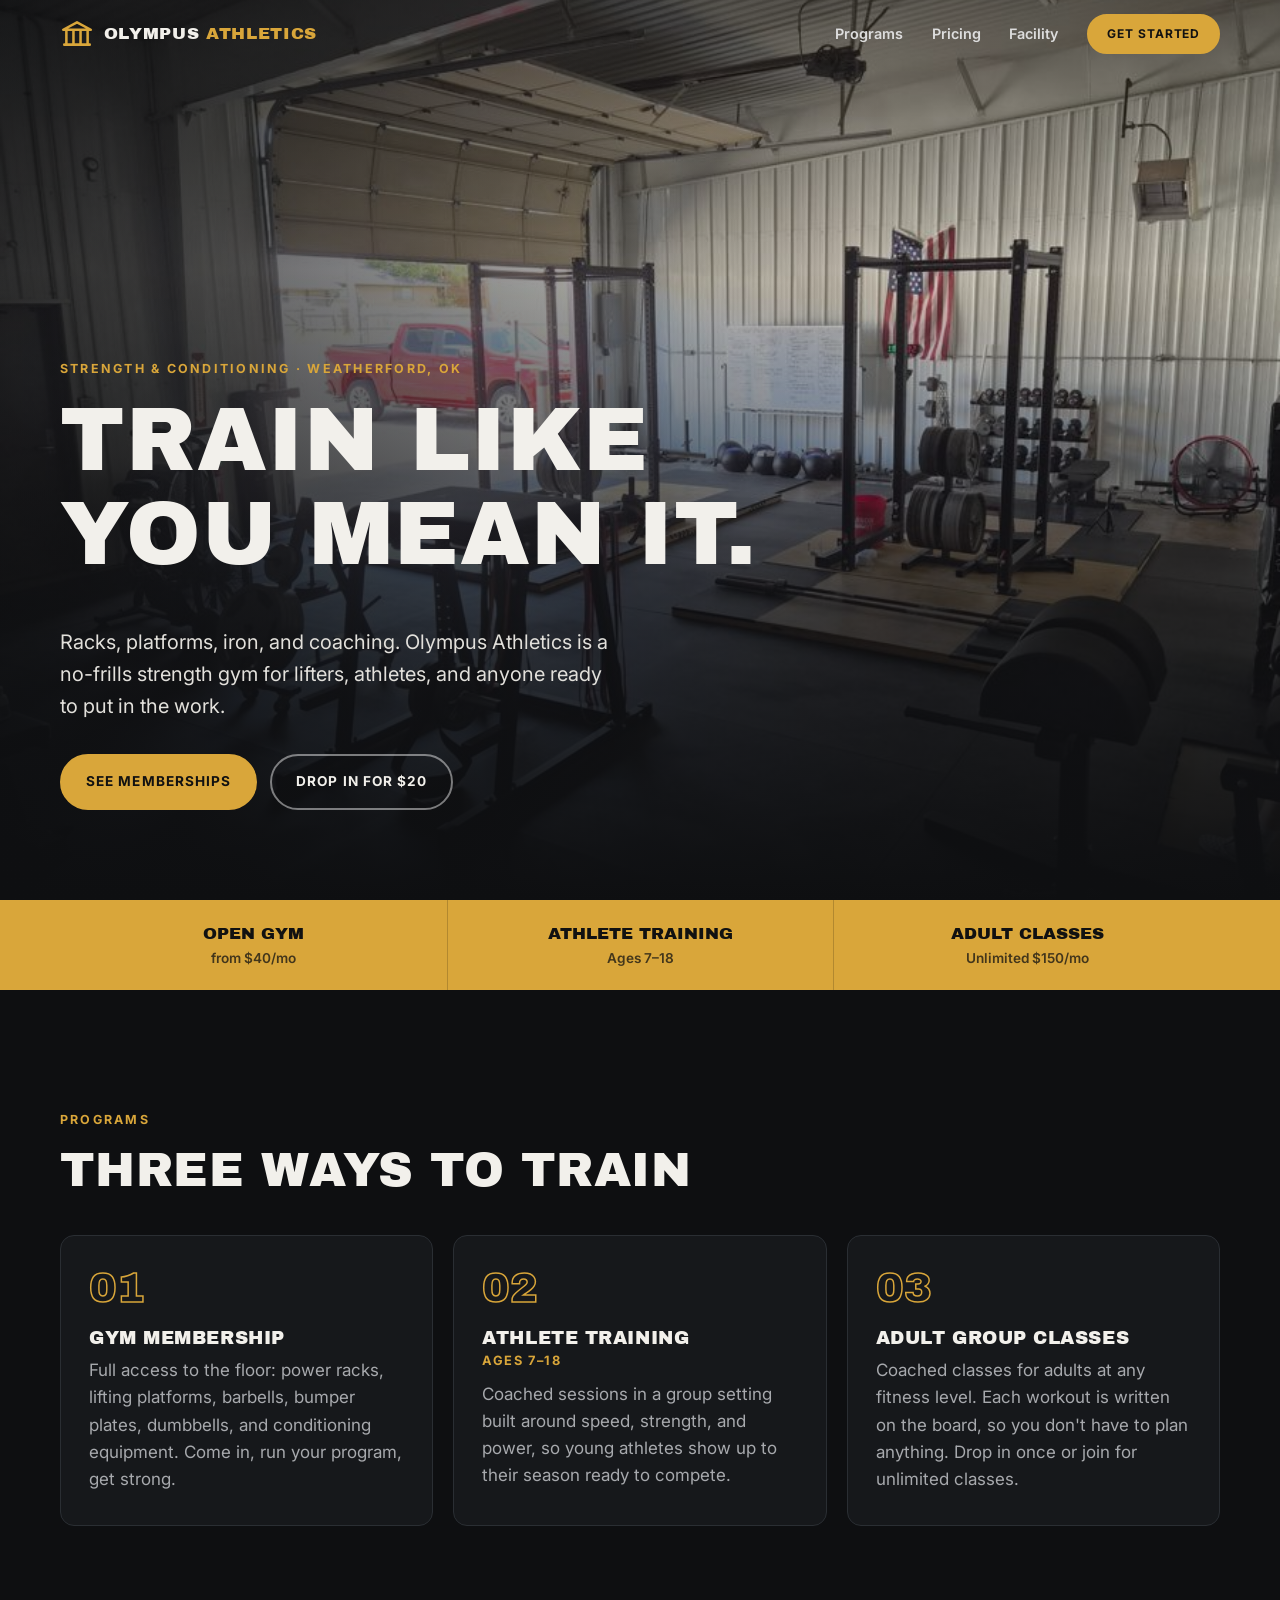
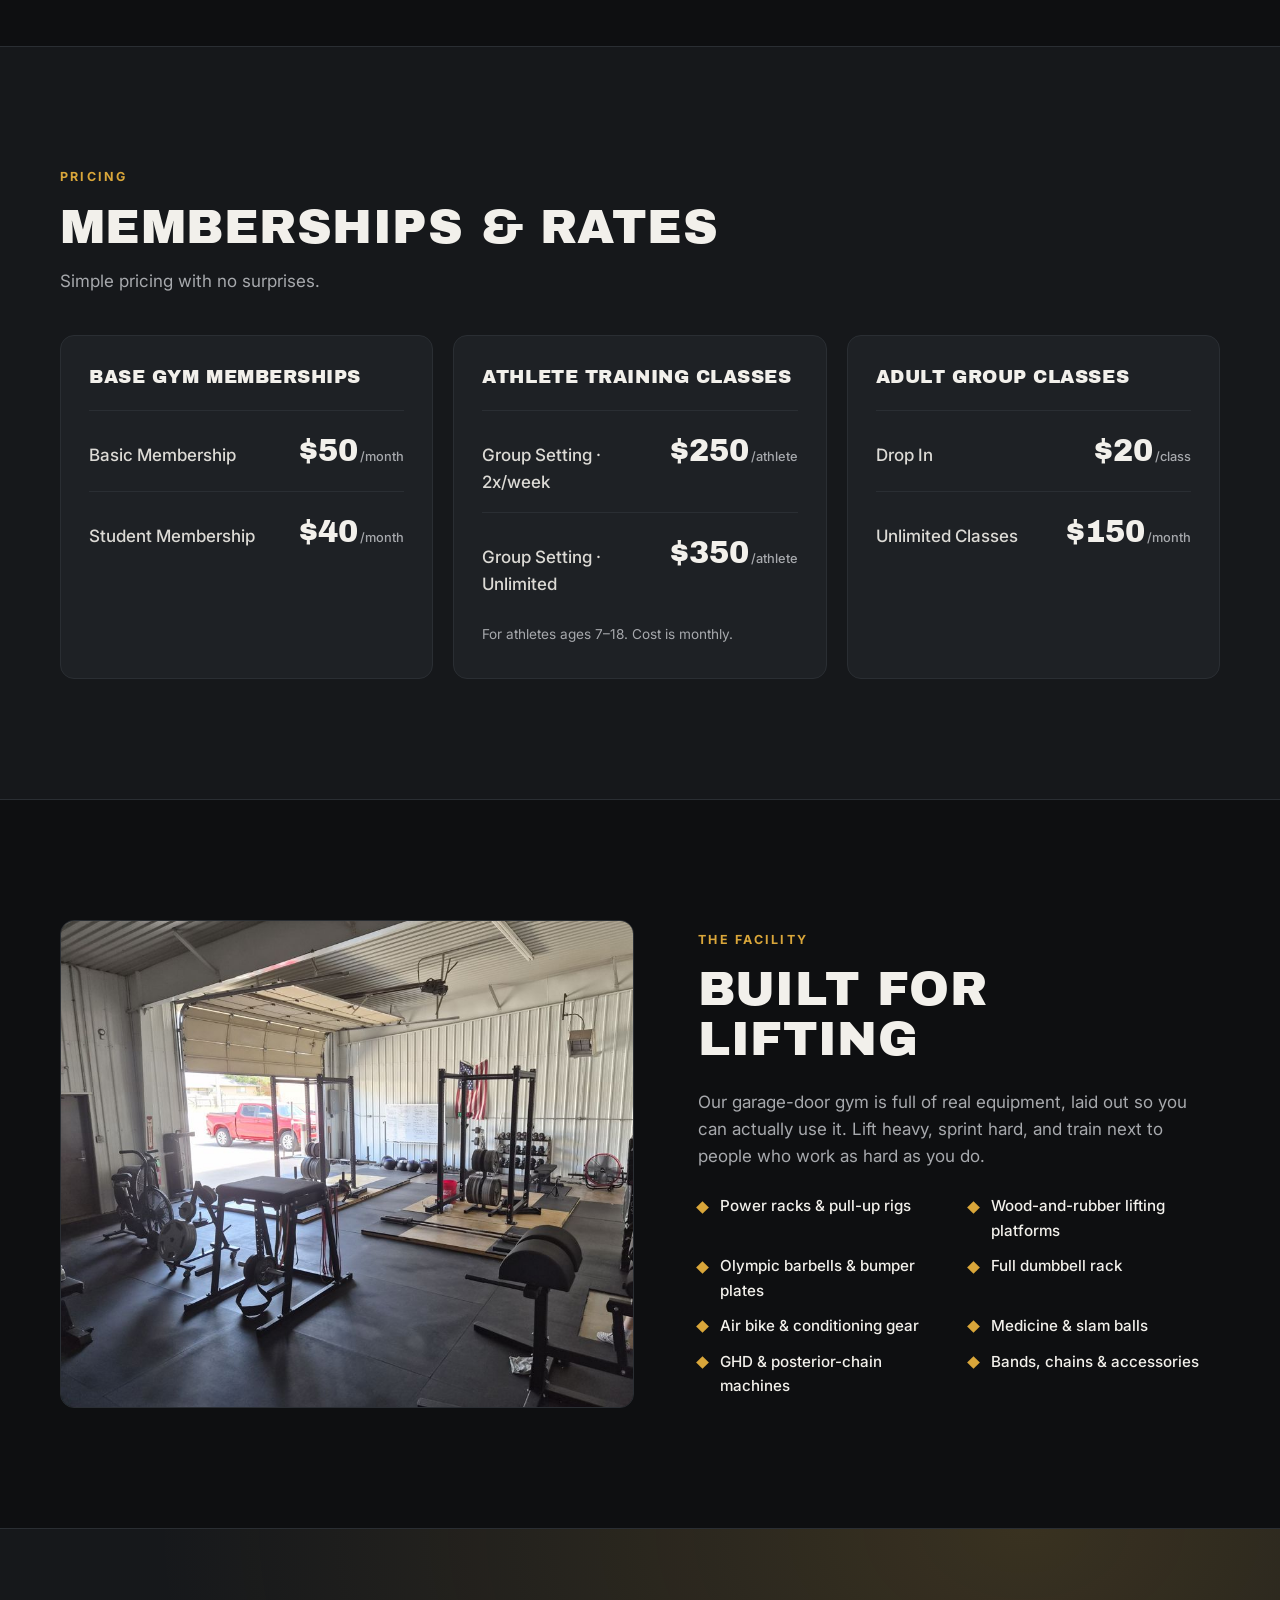
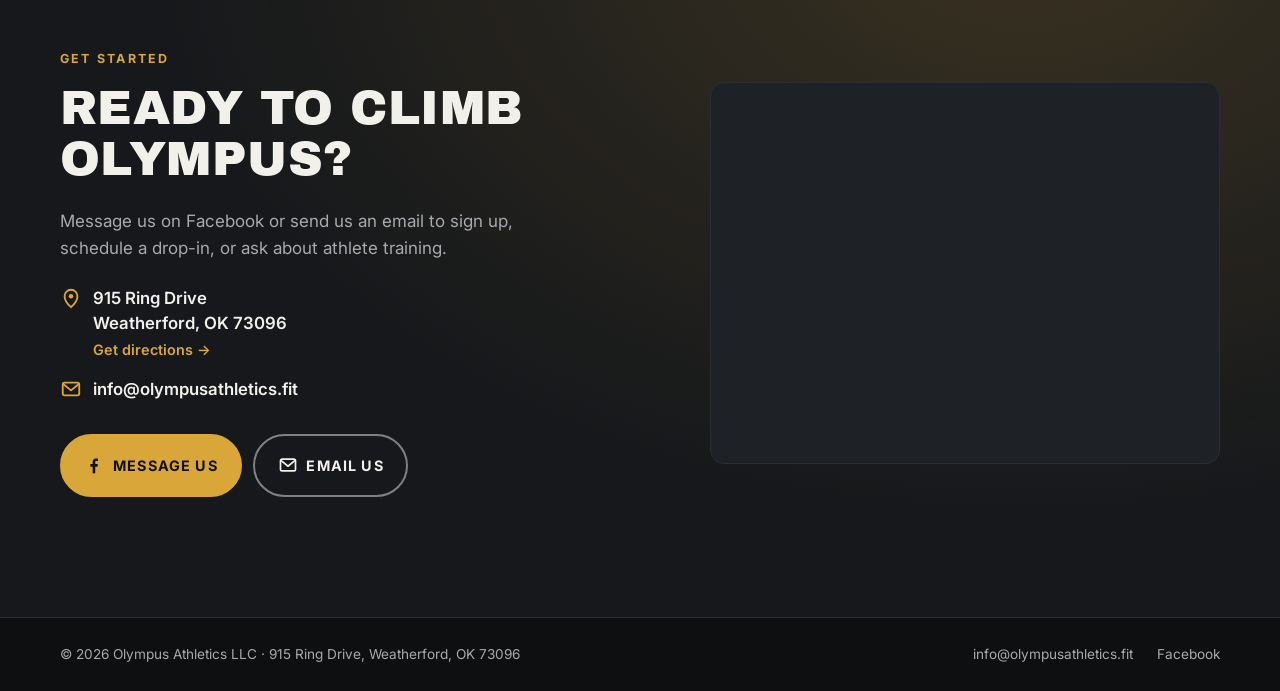
==== index.html @ e87d578c "Add Olympus Athletics website Single-page site with programs, pricing, facility photo, contact info " ====
<!doctype html>
<html lang="en">
<head>
  <meta charset="utf-8">
  <meta name="viewport" content="width=device-width, initial-scale=1">
  <title>Olympus Athletics | Weatherford, OK</title>
  <meta name="description" content="Olympus Athletics LLC — strength & conditioning gym in Weatherford, Oklahoma. Open gym memberships, athlete training, and adult group classes.">
  <link rel="preconnect" href="https://fonts.googleapis.com">
  <link rel="preconnect" href="https://fonts.gstatic.com" crossorigin>
  <link href="https://fonts.googleapis.com/css2?family=Archivo+Black&family=Inter:wght@400;500;600;700&display=swap" rel="stylesheet">
  <link rel="stylesheet" href="styles.css">
</head>
<body>

<header class="nav" id="top">
  <div class="wrap nav-inner">
    <a href="#top" class="brand" aria-label="Olympus Athletics home">
      <span class="brand-mark" aria-hidden="true">
        <svg viewBox="0 0 32 32"><path d="M4 26h24M6 26V12m6.67 14V12m6.66 14V12M26 26V12M3 12h26L16 5z" fill="none" stroke="currentColor" stroke-width="2.4" stroke-linejoin="round" stroke-linecap="round"/></svg>
      </span>
      <span class="brand-text">Olympus <b>Athletics</b></span>
    </a>
    <button class="nav-toggle" aria-label="Open menu" aria-expanded="false" aria-controls="nav-links">
      <span></span><span></span><span></span>
    </button>
    <nav id="nav-links" class="nav-links">
      <a href="#programs">Programs</a>
      <a href="#pricing">Pricing</a>
      <a href="#facility">Facility</a>
      <a href="#contact" class="btn btn-sm">Get Started</a>
    </nav>
  </div>
</header>

<main>
  <section class="hero">
    <picture>
      <source media="(max-width: 700px)" srcset="images/facility-sm.jpg">
      <img src="images/facility.jpg" alt="Inside Olympus Athletics: power racks, lifting platforms, bumper plates, dumbbells and an air bike under an open garage door" class="hero-img">
    </picture>
    <div class="hero-shade"></div>
    <div class="wrap hero-content">
      <p class="eyebrow">Strength &amp; Conditioning · Weatherford, OK</p>
      <h1>Train like<br>you mean it.</h1>
      <p class="lead">Racks, platforms, iron, and coaching. Olympus Athletics is a no-frills strength gym for lifters, athletes, and anyone ready to put in the work.</p>
      <div class="hero-cta">
        <a href="#pricing" class="btn">See Memberships</a>
        <a href="#contact" class="btn btn-ghost">Drop In for $20</a>
      </div>
    </div>
  </section>

  <section class="strip" aria-label="Highlights">
    <div class="wrap strip-inner">
      <div><strong>Open Gym</strong><span>from $40/mo</span></div>
      <div><strong>Athlete Training</strong><span>Ages 7–18</span></div>
      <div><strong>Adult Classes</strong><span>Unlimited $150/mo</span></div>
    </div>
  </section>

  <section id="programs" class="section">
    <div class="wrap">
      <p class="eyebrow">Programs</p>
      <h2>Three ways to train</h2>
      <div class="cards">
        <article class="card">
          <div class="card-num">01</div>
          <h3>Gym Membership</h3>
          <p>Full access to the floor: power racks, lifting platforms, barbells, bumper plates, dumbbells, and conditioning equipment. Come in, run your program, get strong.</p>
        </article>
        <article class="card">
          <div class="card-num">02</div>
          <h3>Athlete Training</h3>
          <p class="card-meta">Ages 7–18</p>
          <p>Coached sessions in a group setting built around speed, strength, and power, so young athletes show up to their season ready to compete.</p>
        </article>
        <article class="card">
          <div class="card-num">03</div>
          <h3>Adult Group Classes</h3>
          <p>Coached classes for adults at any fitness level. Each workout is written on the board, so you don't have to plan anything. Drop in once or join for unlimited classes.</p>
        </article>
      </div>
    </div>
  </section>

  <section id="pricing" class="section section-dark">
    <div class="wrap">
      <p class="eyebrow">Pricing</p>
      <h2>Memberships &amp; rates</h2>
      <p class="section-sub">Simple pricing with no surprises.</p>

      <div class="price-groups">
        <div class="price-group">
          <h3>Base Gym Memberships</h3>
          <ul class="price-list">
            <li><span>Basic Membership</span><b>$50<small>/month</small></b></li>
            <li><span>Student Membership</span><b>$40<small>/month</small></b></li>
          </ul>
        </div>

        <div class="price-group">
          <h3>Athlete Training Classes</h3>
          <ul class="price-list">
            <li><span>Group Setting · 2x/week</span><b>$250<small>/athlete</small></b></li>
            <li><span>Group Setting · Unlimited</span><b>$350<small>/athlete</small></b></li>
          </ul>
          <p class="fine">For athletes ages 7–18. Cost is monthly.</p>
        </div>

        <div class="price-group">
          <h3>Adult Group Classes</h3>
          <ul class="price-list">
            <li><span>Drop In</span><b>$20<small>/class</small></b></li>
            <li><span>Unlimited Classes</span><b>$150<small>/month</small></b></li>
          </ul>
        </div>
      </div>
    </div>
  </section>

  <section id="facility" class="section">
    <div class="wrap facility">
      <div class="facility-photo">
        <img src="images/facility-sm.jpg" alt="Olympus Athletics training floor" loading="lazy">
      </div>
      <div>
        <p class="eyebrow">The Facility</p>
        <h2>Built for lifting</h2>
        <p>Our garage-door gym is full of real equipment, laid out so you can actually use it. Lift heavy, sprint hard, and train next to people who work as hard as you do.</p>
        <ul class="equip">
          <li>Power racks &amp; pull-up rigs</li>
          <li>Wood-and-rubber lifting platforms</li>
          <li>Olympic barbells &amp; bumper plates</li>
          <li>Full dumbbell rack</li>
          <li>Air bike &amp; conditioning gear</li>
          <li>Medicine &amp; slam balls</li>
          <li>GHD &amp; posterior-chain machines</li>
          <li>Bands, chains &amp; accessories</li>
        </ul>
      </div>
    </div>
  </section>

  <section id="contact" class="section cta">
    <div class="wrap cta-inner">
      <div>
        <p class="eyebrow">Get Started</p>
        <h2>Ready to climb Olympus?</h2>
        <p>Message us on Facebook or send us an email to sign up, schedule a drop-in, or ask about athlete training.</p>
        <ul class="contact-list">
          <li>
            <svg viewBox="0 0 24 24" aria-hidden="true"><path d="M12 22s7-6.2 7-12a7 7 0 1 0-14 0c0 5.8 7 12 7 12z" fill="none" stroke="currentColor" stroke-width="2"/><circle cx="12" cy="10" r="2.5" fill="currentColor"/></svg>
            <div>
              <address>915 Ring Drive<br>Weatherford, OK 73096</address>
              <a class="directions" href="https://www.google.com/maps/dir/?api=1&amp;destination=915+Ring+Drive%2C+Weatherford%2C+OK+73096" target="_blank" rel="noopener">Get directions &rarr;</a>
            </div>
          </li>
          <li>
            <svg viewBox="0 0 24 24" aria-hidden="true"><rect x="3" y="5" width="18" height="14" rx="2" fill="none" stroke="currentColor" stroke-width="2"/><path d="m3.5 6.5 8.5 7 8.5-7" fill="none" stroke="currentColor" stroke-width="2" stroke-linejoin="round"/></svg>
            <a href="mailto:info@olympusathletics.fit">info@olympusathletics.fit</a>
          </li>
        </ul>
        <div class="cta-actions">
          <a class="btn btn-lg" href="https://www.facebook.com/profile.php?id=61593057523497" target="_blank" rel="noopener">
            <svg viewBox="0 0 24 24" aria-hidden="true"><path fill="currentColor" d="M13.5 22v-8h2.7l.4-3.2h-3.1V8.8c0-.9.3-1.5 1.6-1.5h1.7V4.4c-.3 0-1.3-.1-2.4-.1-2.4 0-4 1.5-4 4.1v2.4H7.7V14h2.7v8z"/></svg>
            Message Us
          </a>
          <a class="btn btn-lg btn-ghost" href="mailto:info@olympusathletics.fit">
            <svg viewBox="0 0 24 24" aria-hidden="true"><rect x="3" y="5" width="18" height="14" rx="2" fill="none" stroke="currentColor" stroke-width="2"/><path d="m3.5 6.5 8.5 7 8.5-7" fill="none" stroke="currentColor" stroke-width="2" stroke-linejoin="round"/></svg>
            Email Us
          </a>
        </div>
      </div>
      <div class="map">
        <iframe title="Map to Olympus Athletics, 915 Ring Drive, Weatherford, OK" src="https://maps.google.com/maps?q=915+Ring+Drive,+Weatherford,+OK+73096&amp;z=15&amp;output=embed" loading="lazy" referrerpolicy="no-referrer-when-downgrade"></iframe>
      </div>
    </div>
  </section>
</main>

<footer class="footer">
  <div class="wrap footer-inner">
    <span>© <span id="year">2026</span> Olympus Athletics LLC · 915 Ring Drive, Weatherford, OK 73096</span>
    <span class="footer-links"><a href="mailto:info@olympusathletics.fit">info@olympusathletics.fit</a><a href="https://www.facebook.com/profile.php?id=61593057523497" target="_blank" rel="noopener">Facebook</a></span>
  </div>
</footer>

<script>
  document.getElementById('year').textContent = new Date().getFullYear();
  const toggle = document.querySelector('.nav-toggle');
  const links = document.getElementById('nav-links');
  toggle.addEventListener('click', () => {
    const open = links.classList.toggle('open');
    toggle.setAttribute('aria-expanded', open);
  });
  links.addEventListener('click', e => {
    if (e.target.tagName === 'A') { links.classList.remove('open'); toggle.setAttribute('aria-expanded', false); }
  });
  const nav = document.querySelector('.nav');
  const onScroll = () => nav.classList.toggle('scrolled', window.scrollY > 40);
  window.addEventListener('scroll', onScroll, { passive: true }); onScroll();
</script>
</body>
</html>
---- styles.css ----
:root {
  --bg: #0e0f11;
  --bg-2: #16181b;
  --bg-3: #1e2125;
  --line: #2a2e33;
  --text: #f2f0eb;
  --muted: #a7a9ad;
  --gold: #d9a63a;
  --gold-2: #f0c25e;
  --radius: 14px;
  --display: "Archivo Black", Impact, system-ui, sans-serif;
  --body: "Inter", system-ui, -apple-system, Segoe UI, Roboto, sans-serif;
}

*, *::before, *::after { box-sizing: border-box; }
html { scroll-behavior: smooth; scroll-padding-top: 72px; }
body {
  margin: 0;
  background: var(--bg);
  color: var(--text);
  font-family: var(--body);
  font-size: 17px;
  line-height: 1.6;
  -webkit-font-smoothing: antialiased;
}
img { max-width: 100%; display: block; }
a { color: inherit; }

.wrap { width: min(1160px, 100% - 32px); margin-inline: auto; }

h1, h2, h3 { font-family: var(--display); font-weight: 400; line-height: 1.05; margin: 0 0 .5em; letter-spacing: .01em; text-transform: uppercase; }
h1 { font-size: clamp(2.6rem, 8vw, 5.6rem); }
h2 { font-size: clamp(1.9rem, 4.5vw, 3rem); }
h3 { font-size: 1.15rem; letter-spacing: .03em; }

.eyebrow {
  color: var(--gold);
  font-weight: 700;
  font-size: .78rem;
  letter-spacing: .18em;
  text-transform: uppercase;
  margin: 0 0 .9rem;
}

/* Buttons */
.btn {
  display: inline-flex; align-items: center; gap: .55rem;
  background: var(--gold); color: #111;
  font-weight: 700; text-decoration: none; text-transform: uppercase;
  font-size: .85rem; letter-spacing: .08em;
  padding: .95rem 1.5rem; border-radius: 999px;
  border: 2px solid var(--gold);
  transition: background .2s, transform .2s, color .2s;
}
.btn:hover { background: var(--gold-2); border-color: var(--gold-2); transform: translateY(-1px); }
.btn-ghost { background: transparent; color: var(--text); border-color: rgba(255,255,255,.45); }
.btn-ghost:hover { background: rgba(255,255,255,.1); border-color: #fff; color: #fff; }
.btn-sm { padding: .55rem 1.1rem; font-size: .75rem; }
.btn-lg { padding: 1.15rem 1.9rem; font-size: .9rem; }
.btn svg { width: 20px; height: 20px; }

/* Nav */
.nav {
  position: fixed; inset: 0 0 auto; z-index: 50;
  transition: background .25s, border-color .25s;
  border-bottom: 1px solid transparent;
}
.nav.scrolled { background: rgba(14,15,17,.92); backdrop-filter: blur(10px); border-color: var(--line); }
.nav-inner { display: flex; align-items: center; justify-content: space-between; height: 68px; }
.brand { display: flex; align-items: center; gap: .6rem; text-decoration: none; }
.brand-mark { width: 34px; height: 34px; color: var(--gold); }
.brand-mark svg { width: 100%; height: 100%; }
.brand-text { font-family: var(--display); text-transform: uppercase; font-size: 1.05rem; letter-spacing: .04em; }
.brand-text b { font-weight: 400; color: var(--gold); }
.nav-links { display: flex; align-items: center; gap: 1.8rem; }
.nav-links a:not(.btn) { text-decoration: none; font-weight: 600; font-size: .9rem; color: #ddd; }
.nav-links a:not(.btn):hover { color: var(--gold); }
.nav-toggle { display: none; background: none; border: 0; padding: 8px; cursor: pointer; }
.nav-toggle span { display: block; width: 24px; height: 2px; background: var(--text); margin: 5px 0; border-radius: 2px; }

/* Hero */
.hero { position: relative; min-height: min(100svh, 920px); display: flex; align-items: flex-end; overflow: hidden; }
.hero picture, .hero-img { position: absolute; inset: 0; width: 100%; height: 100%; }
.hero-img { object-fit: cover; object-position: 50% 45%; }
.hero-shade {
  position: absolute; inset: 0;
  background:
    linear-gradient(180deg, rgba(14,15,17,.55) 0%, rgba(14,15,17,.15) 30%, rgba(14,15,17,.75) 70%, var(--bg) 100%),
    linear-gradient(90deg, rgba(14,15,17,.75) 0%, rgba(14,15,17,0) 70%);
}
.hero-content { position: relative; padding: 140px 0 90px; max-width: 760px; margin-left: max(16px, calc((100% - 1160px) / 2)); }
.lead { font-size: clamp(1.05rem, 2vw, 1.25rem); color: #e2e0db; max-width: 560px; margin: 0 0 2rem; }
.hero-cta { display: flex; flex-wrap: wrap; gap: .8rem; }

/* Strip */
.strip { background: var(--gold); color: #111; }
.strip-inner { display: grid; grid-template-columns: repeat(3, 1fr); }
.strip-inner div { padding: 1.3rem 1rem; display: flex; flex-direction: column; align-items: center; text-align: center; }
.strip-inner div + div { border-left: 1px solid rgba(0,0,0,.18); }
.strip strong { font-family: var(--display); font-weight: 400; text-transform: uppercase; font-size: 1.05rem; }
.strip span { font-size: .85rem; font-weight: 600; opacity: .75; }

/* Sections */
.section { padding: clamp(70px, 10vw, 120px) 0; }
.section-dark { background: var(--bg-2); border-block: 1px solid var(--line); }
.section-sub { color: var(--muted); margin: -.5rem 0 2.5rem; }

/* Program cards */
.cards { display: grid; grid-template-columns: repeat(3, 1fr); gap: 1.25rem; margin-top: 2.5rem; }
.card {
  background: var(--bg-2); border: 1px solid var(--line); border-radius: var(--radius);
  padding: 2rem 1.75rem; position: relative; overflow: hidden;
  transition: border-color .2s, transform .2s;
}
.card:hover { border-color: var(--gold); transform: translateY(-3px); }
.card-num { font-family: var(--display); font-size: 2.6rem; color: transparent; -webkit-text-stroke: 1.5px var(--gold); line-height: 1; margin-bottom: 1.2rem; }
.card p { color: var(--muted); margin: 0; }
.card .card-meta { color: var(--gold); font-weight: 700; font-size: .8rem; letter-spacing: .12em; text-transform: uppercase; margin: -.4rem 0 .6rem; }

/* Pricing */
.price-groups { display: grid; grid-template-columns: repeat(3, 1fr); gap: 1.25rem; align-items: stretch; }
.price-group {
  background: var(--bg-3); border: 1px solid var(--line); border-radius: var(--radius);
  padding: 2rem 1.75rem; position: relative;
}
.price-group h3 { margin-bottom: 1.4rem; }
.price-list { list-style: none; margin: 0; padding: 0; }
.price-list li {
  display: flex; justify-content: space-between; align-items: baseline; gap: 1rem;
  padding: 1rem 0; border-top: 1px solid var(--line);
}
.price-list li span { font-weight: 500; color: #dcdad5; }
.price-list b { font-family: var(--display); font-weight: 400; font-size: 1.9rem; white-space: nowrap; color: var(--text); }
.price-list small { font-family: var(--body); font-size: .8rem; color: var(--muted); font-weight: 500; margin-left: 2px; }
.fine { color: var(--muted); font-size: .85rem; margin: .6rem 0 0; }

/* Facility */
.facility { display: grid; grid-template-columns: 1.1fr 1fr; gap: clamp(2rem, 5vw, 4.5rem); align-items: center; }
.facility-photo { border-radius: var(--radius); overflow: hidden; border: 1px solid var(--line); aspect-ratio: 4 / 3.4; }
.facility-photo img { width: 100%; height: 100%; object-fit: cover; }
.facility p:not(.eyebrow) { color: var(--muted); }
.equip { list-style: none; padding: 0; margin: 1.5rem 0 0; display: grid; grid-template-columns: 1fr 1fr; gap: .7rem 1.25rem; }
.equip li { position: relative; padding-left: 1.4rem; font-weight: 500; font-size: .95rem; }
.equip li::before { content: ""; position: absolute; left: 0; top: .55em; width: 9px; height: 9px; background: var(--gold); transform: rotate(45deg); }

/* CTA */
.cta { background: radial-gradient(ellipse at 80% 0%, rgba(217,166,58,.18), transparent 60%), var(--bg-2); border-top: 1px solid var(--line); }
.cta-inner { display: grid; grid-template-columns: 1.15fr 1fr; align-items: center; gap: clamp(2rem, 5vw, 4.5rem); }
.cta p:not(.eyebrow) { color: var(--muted); max-width: 520px; }
.contact-list { list-style: none; padding: 0; margin: 1.5rem 0 2rem; display: grid; gap: 1rem; }
.contact-list li { display: flex; align-items: flex-start; gap: .7rem; font-weight: 600; font-size: 1.05rem; line-height: 1.45; }
.contact-list svg { width: 22px; height: 22px; flex: none; margin-top: 1px; color: var(--gold); }
.contact-list address { font-style: normal; }
.contact-list a { text-decoration: none; }
.contact-list a:hover { color: var(--gold); }
.directions { display: inline-block; margin-top: .3rem; color: var(--gold); font-size: .9rem; }
.directions:hover { text-decoration: underline; }
.cta-actions { display: flex; flex-wrap: wrap; gap: .7rem; }
.cta-actions .btn-lg { padding-inline: 1.4rem; }
.map { position: relative; border-radius: var(--radius); overflow: hidden; border: 1px solid var(--line); aspect-ratio: 4 / 3; background: var(--bg-3); }
.map iframe { position: absolute; inset: 0; width: 100%; height: 100%; border: 0; display: block; filter: grayscale(.35) contrast(1.05); }

/* Footer */
.footer { border-top: 1px solid var(--line); padding: 1.6rem 0; font-size: .85rem; color: var(--muted); }
.footer-inner { display: flex; justify-content: space-between; gap: 1rem; flex-wrap: wrap; }
.footer-links { display: flex; gap: 1.5rem; flex-wrap: wrap; }
.footer a { color: var(--muted); text-decoration: none; }
.footer a:hover { color: var(--gold); }

/* Responsive */
@media (max-width: 900px) {
  .cards, .price-groups { grid-template-columns: 1fr; }
  .price-groups { gap: 1.75rem; }
  .facility, .cta-inner { grid-template-columns: 1fr; }
}
@media (max-width: 700px) {
  .nav-toggle { display: block; }
  .nav-links {
    position: absolute; top: 68px; left: 0; right: 0;
    flex-direction: column; align-items: stretch; gap: 0;
    background: rgba(14,15,17,.98); border-bottom: 1px solid var(--line);
    padding: .5rem 16px 1.25rem; display: none;
  }
  .nav-links.open { display: flex; }
  .nav-links a:not(.btn) { padding: .9rem 0; border-bottom: 1px solid var(--line); }
  .nav-links .btn { margin-top: 1rem; justify-content: center; }
  .strip-inner { grid-template-columns: 1fr; }
  .strip-inner div + div { border-left: 0; border-top: 1px solid rgba(0,0,0,.18); }
  .strip-inner div { padding: .9rem; }
  .equip { grid-template-columns: 1fr; }
  .hero-content { padding-bottom: 60px; }
}
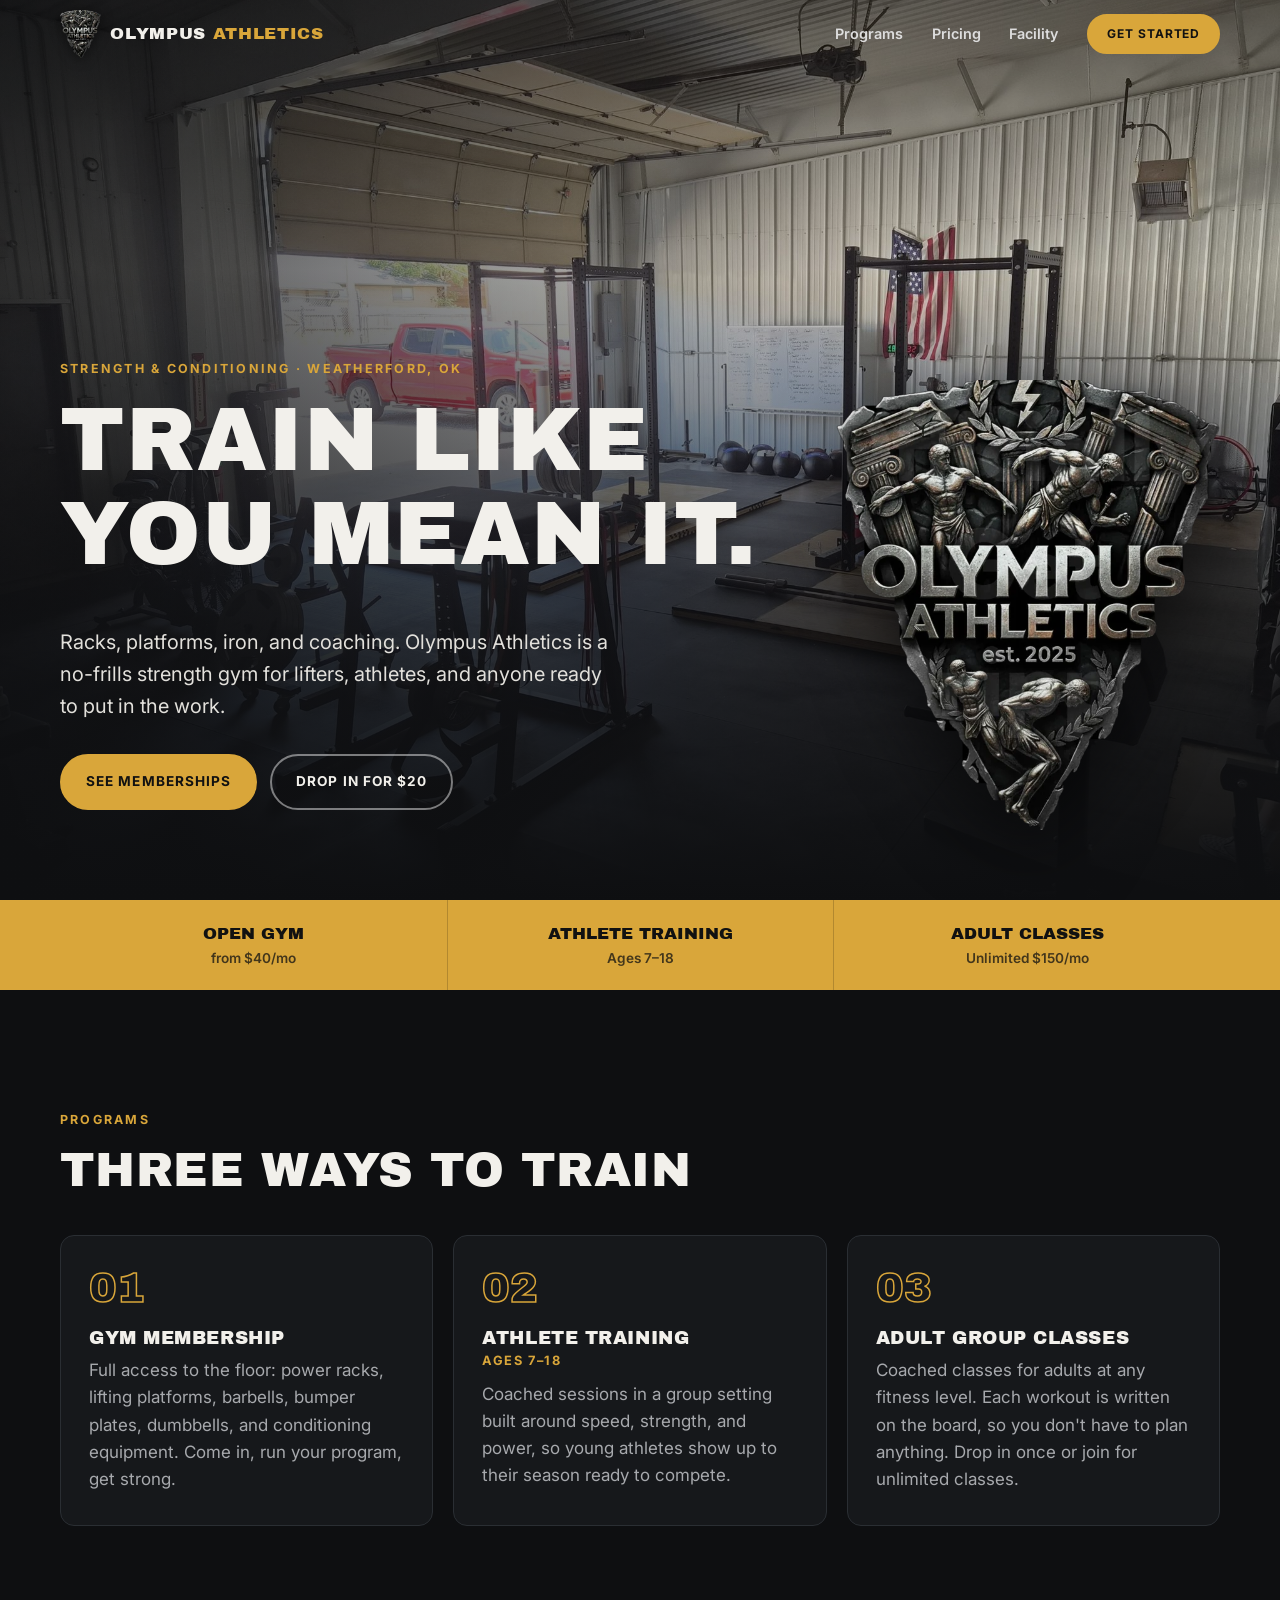
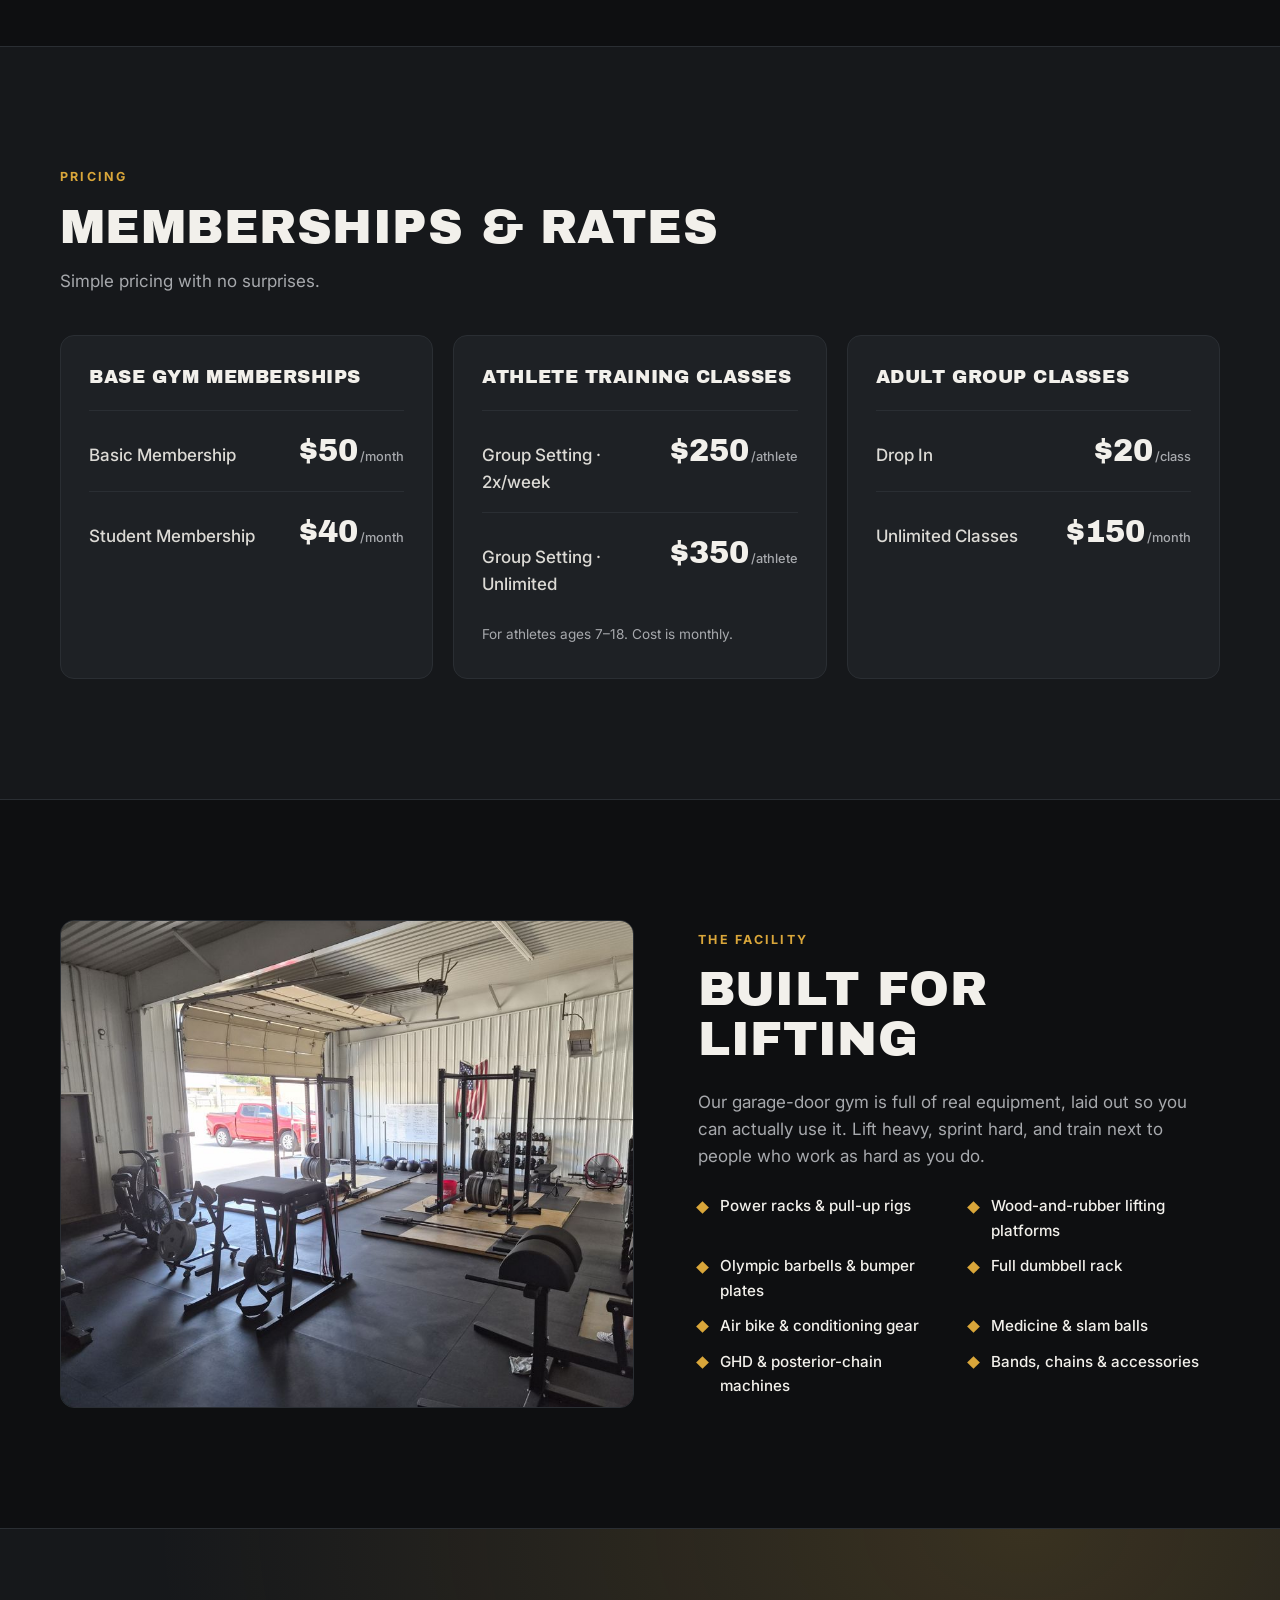
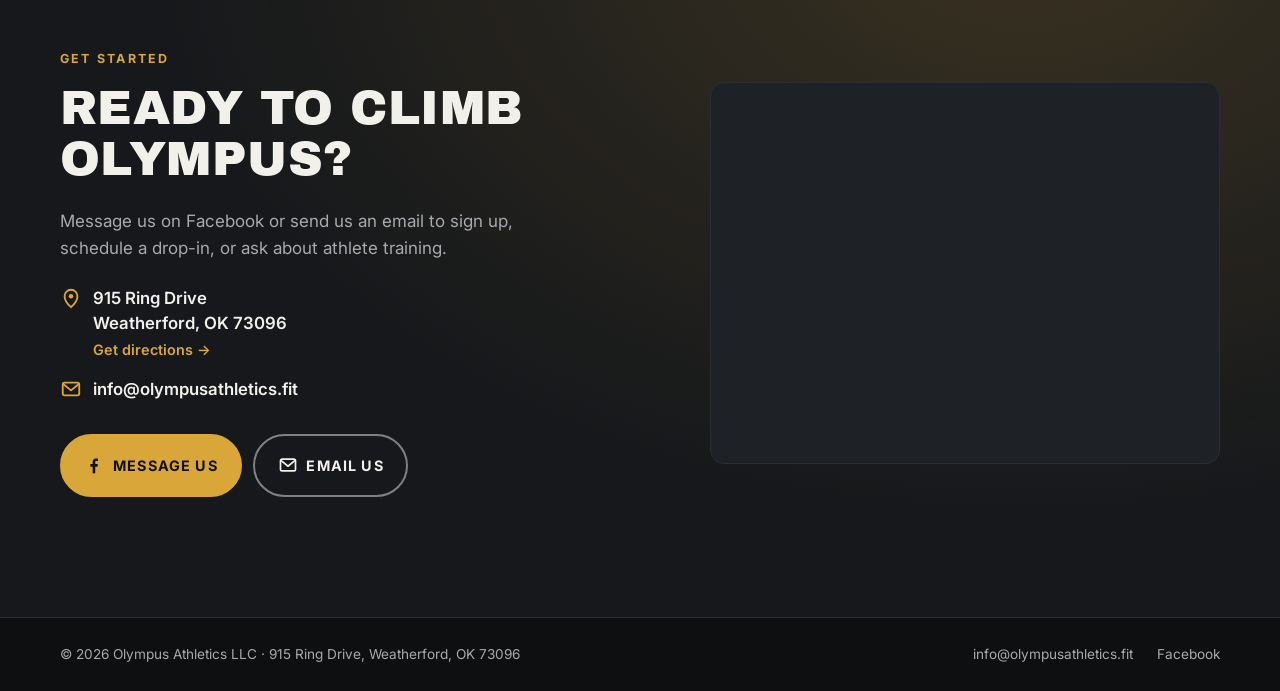
==== commit 67e7ee35: "Add Olympus Athletics crest logo Crest in the nav and hero, plus favicon, apple-touch icon and og:im" ====
--- a/index.html
+++ b/index.html
@@ -8,16 +8,19 @@
   <link rel="preconnect" href="https://fonts.googleapis.com">
   <link rel="preconnect" href="https://fonts.gstatic.com" crossorigin>
   <link href="https://fonts.googleapis.com/css2?family=Archivo+Black&family=Inter:wght@400;500;600;700&display=swap" rel="stylesheet">
+  <link rel="icon" type="image/png" href="favicon-48.png">
+  <link rel="apple-touch-icon" href="apple-touch-icon.png">
+  <meta property="og:title" content="Olympus Athletics | Weatherford, OK">
+  <meta property="og:description" content="Strength &amp; conditioning gym in Weatherford, Oklahoma.">
+  <meta property="og:image" content="https://olympusathletics.fit/images/og-image.jpg">
   <link rel="stylesheet" href="styles.css">
 </head>
-<body>
-
-<header class="nav" id="top">
+<body id="top">
+
+<header class="nav">
   <div class="wrap nav-inner">
     <a href="#top" class="brand" aria-label="Olympus Athletics home">
-      <span class="brand-mark" aria-hidden="true">
-        <svg viewBox="0 0 32 32"><path d="M4 26h24M6 26V12m6.67 14V12m6.66 14V12M26 26V12M3 12h26L16 5z" fill="none" stroke="currentColor" stroke-width="2.4" stroke-linejoin="round" stroke-linecap="round"/></svg>
-      </span>
+      <img class="brand-mark" src="images/logo-sm.webp" alt="" width="136" height="160">
       <span class="brand-text">Olympus <b>Athletics</b></span>
     </a>
     <button class="nav-toggle" aria-label="Open menu" aria-expanded="false" aria-controls="nav-links">
@@ -39,6 +42,7 @@
       <img src="images/facility.jpg" alt="Inside Olympus Athletics: power racks, lifting platforms, bumper plates, dumbbells and an air bike under an open garage door" class="hero-img">
     </picture>
     <div class="hero-shade"></div>
+    <img class="hero-crest" src="images/logo.webp" alt="Olympus Athletics crest, est. 2025" width="614" height="720">
     <div class="wrap hero-content">
       <p class="eyebrow">Strength &amp; Conditioning · Weatherford, OK</p>
       <h1>Train like<br>you mean it.</h1>
--- a/styles.css
+++ b/styles.css
@@ -68,8 +68,7 @@
 .nav.scrolled { background: rgba(14,15,17,.92); backdrop-filter: blur(10px); border-color: var(--line); }
 .nav-inner { display: flex; align-items: center; justify-content: space-between; height: 68px; }
 .brand { display: flex; align-items: center; gap: .6rem; text-decoration: none; }
-.brand-mark { width: 34px; height: 34px; color: var(--gold); }
-.brand-mark svg { width: 100%; height: 100%; }
+.brand-mark { height: 48px; width: auto; filter: drop-shadow(0 2px 6px rgba(0,0,0,.5)); }
 .brand-text { font-family: var(--display); text-transform: uppercase; font-size: 1.05rem; letter-spacing: .04em; }
 .brand-text b { font-weight: 400; color: var(--gold); }
 .nav-links { display: flex; align-items: center; gap: 1.8rem; }
@@ -88,7 +87,13 @@
     linear-gradient(180deg, rgba(14,15,17,.55) 0%, rgba(14,15,17,.15) 30%, rgba(14,15,17,.75) 70%, var(--bg) 100%),
     linear-gradient(90deg, rgba(14,15,17,.75) 0%, rgba(14,15,17,0) 70%);
 }
-.hero-content { position: relative; padding: 140px 0 90px; max-width: 760px; margin-left: max(16px, calc((100% - 1160px) / 2)); }
+.hero-crest {
+  position: absolute; z-index: 1;
+  right: max(16px, calc((100% - 1160px) / 2)); bottom: 70px;
+  width: clamp(260px, 30vw, 420px); height: auto;
+  filter: drop-shadow(0 18px 40px rgba(0,0,0,.65));
+}
+.hero-content { position: relative; z-index: 2; padding: 140px 0 90px; max-width: 760px; margin-left: max(16px, calc((100% - 1160px) / 2)); }
 .lead { font-size: clamp(1.05rem, 2vw, 1.25rem); color: #e2e0db; max-width: 560px; margin: 0 0 2rem; }
 .hero-cta { display: flex; flex-wrap: wrap; gap: .8rem; }
 
@@ -168,6 +173,10 @@
 .footer a:hover { color: var(--gold); }
 
 /* Responsive */
+@media (max-width: 1000px) {
+  .hero { flex-direction: column; justify-content: flex-end; }
+  .hero-crest { position: relative; align-self: flex-start; right: auto; bottom: auto; width: min(220px, 50vw); margin: 100px 0 -110px max(16px, calc((100% - 1160px) / 2)); }
+}
 @media (max-width: 900px) {
   .cards, .price-groups { grid-template-columns: 1fr; }
   .price-groups { gap: 1.75rem; }
@@ -189,4 +198,5 @@
   .strip-inner div { padding: .9rem; }
   .equip { grid-template-columns: 1fr; }
   .hero-content { padding-bottom: 60px; }
-}
+  .brand-mark { height: 42px; }
+}
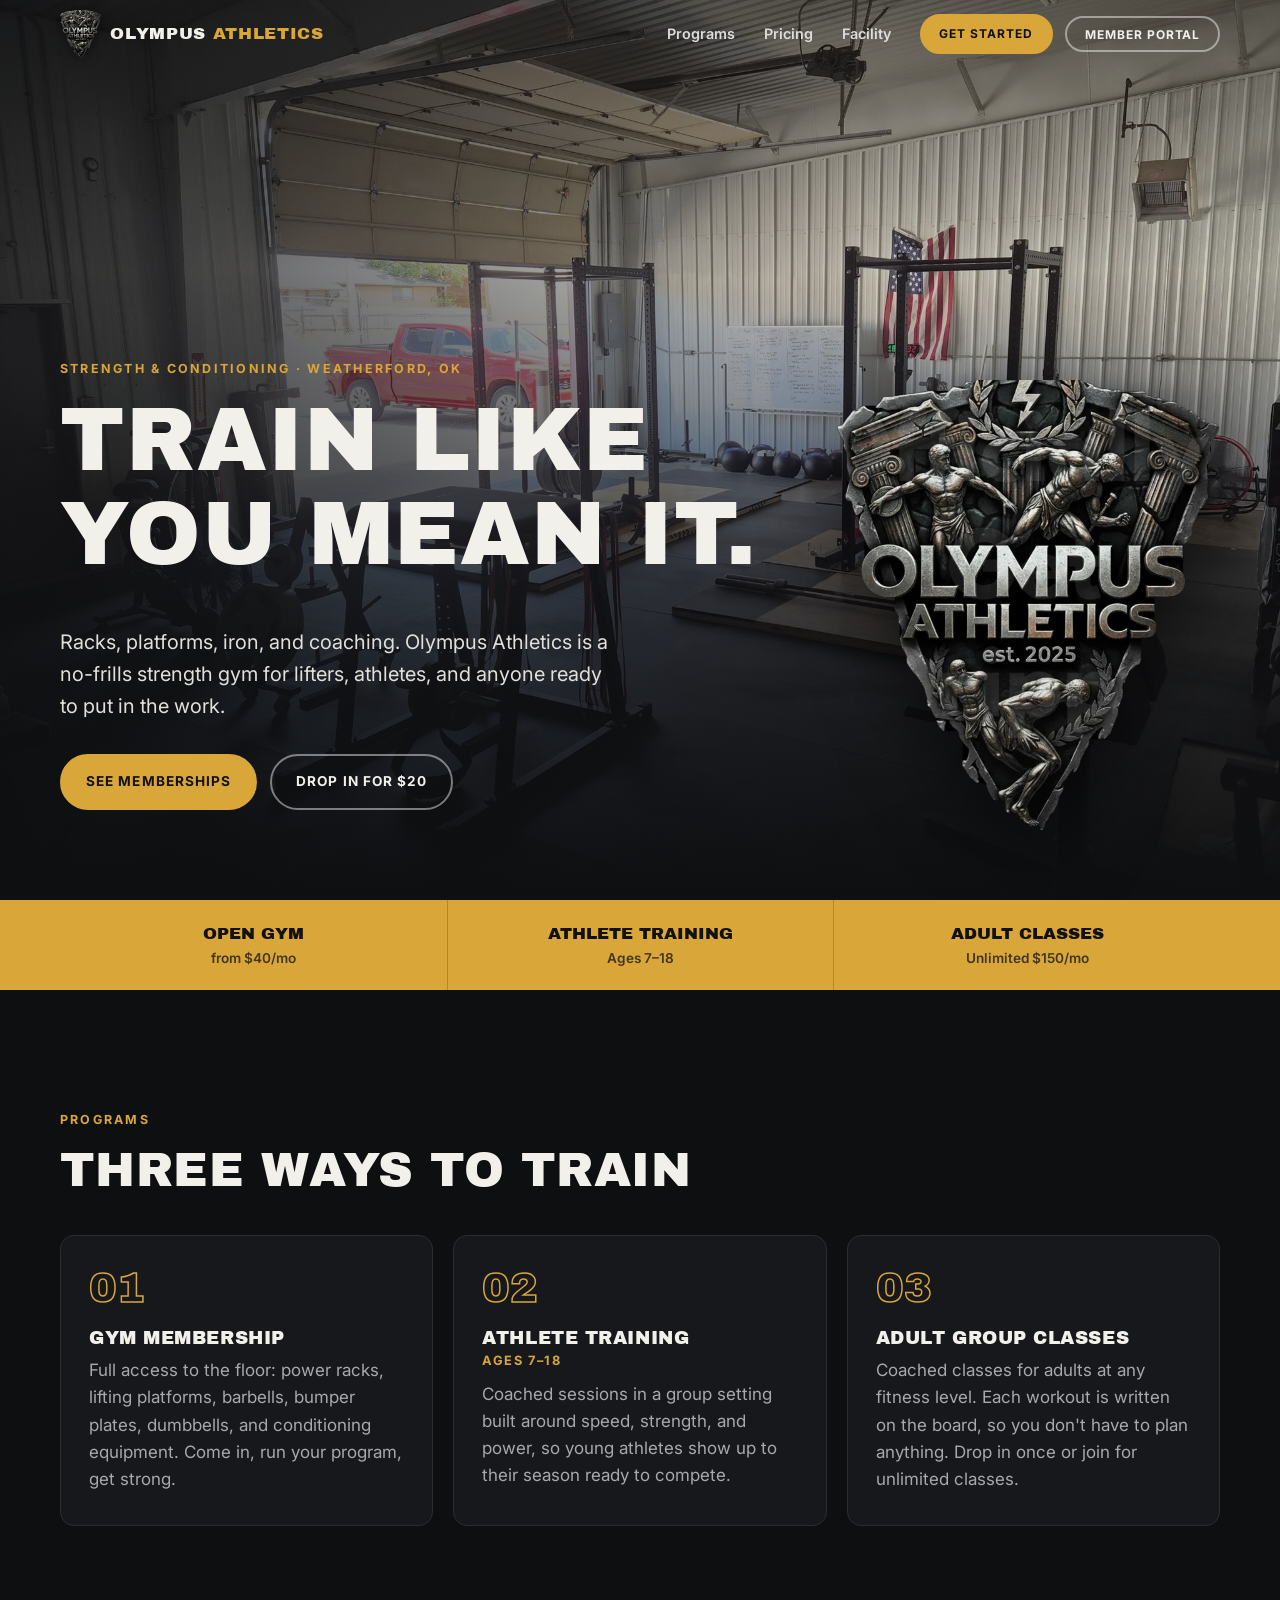
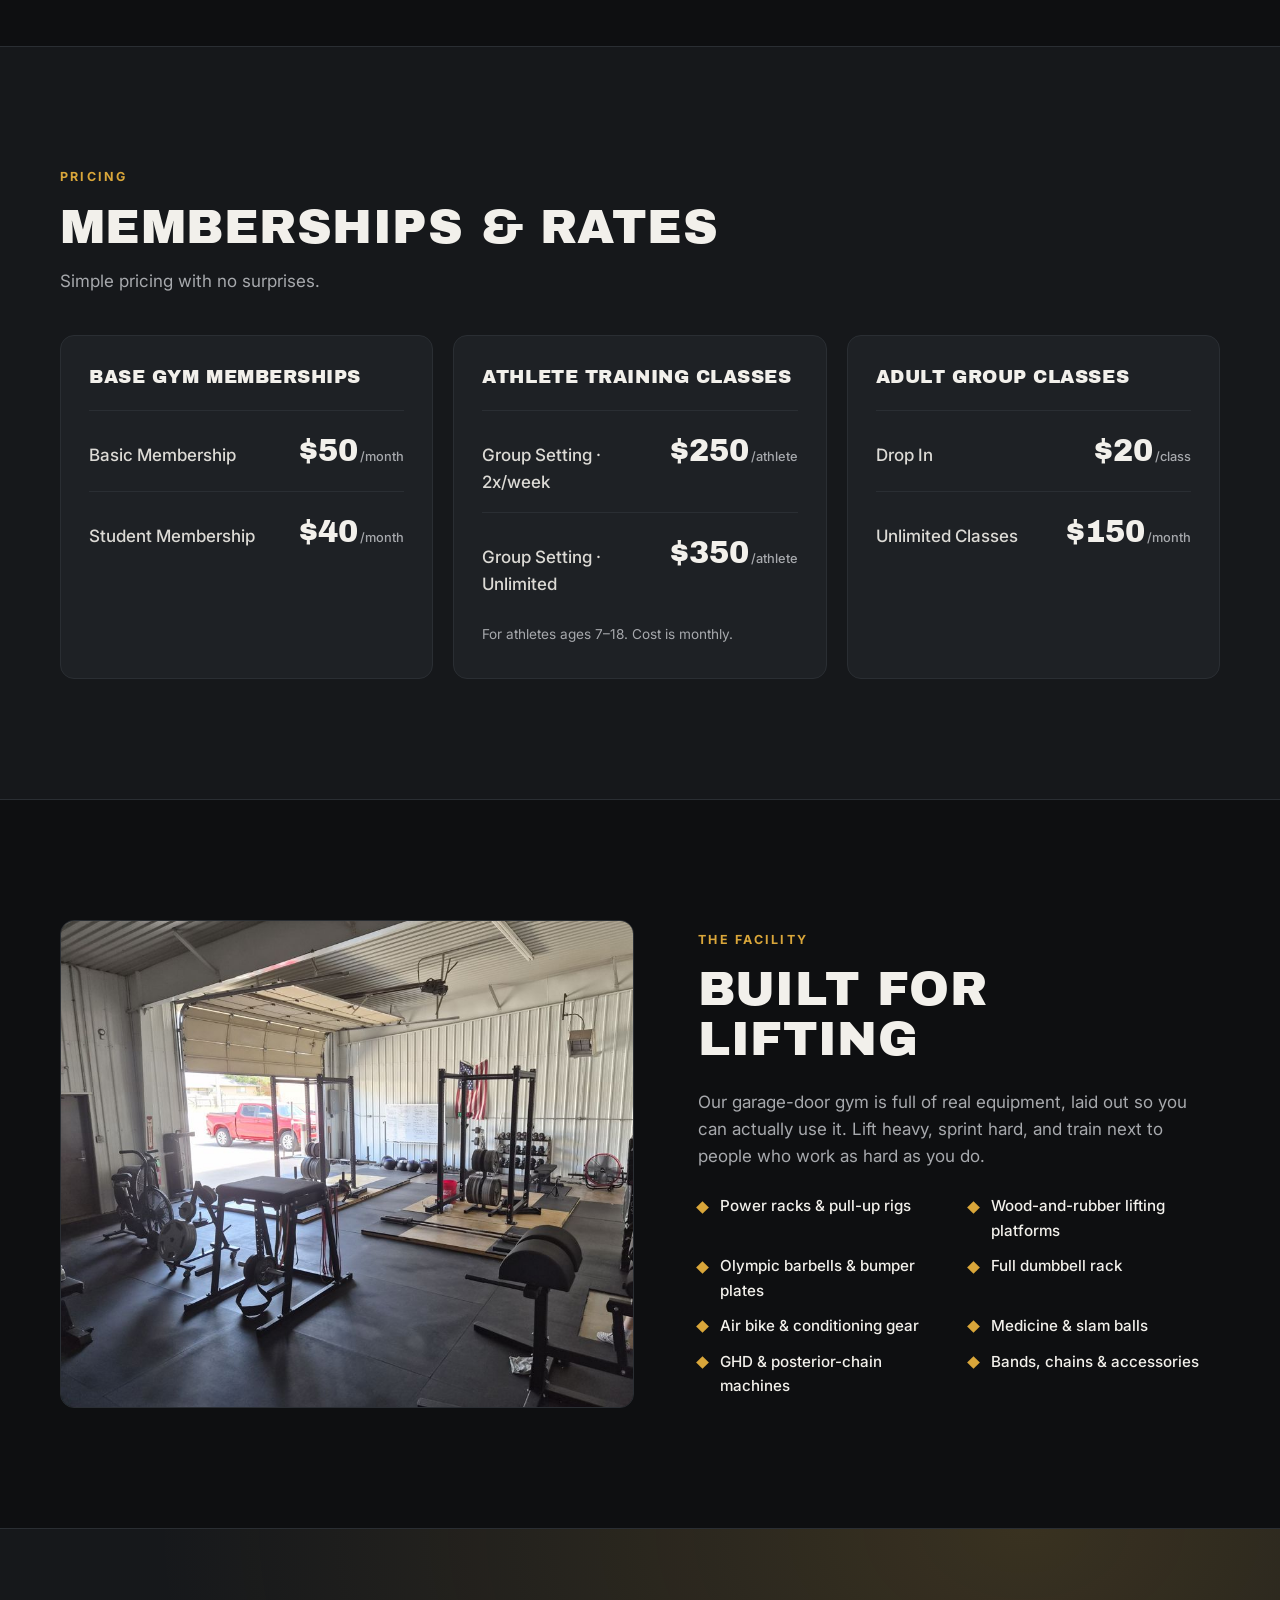
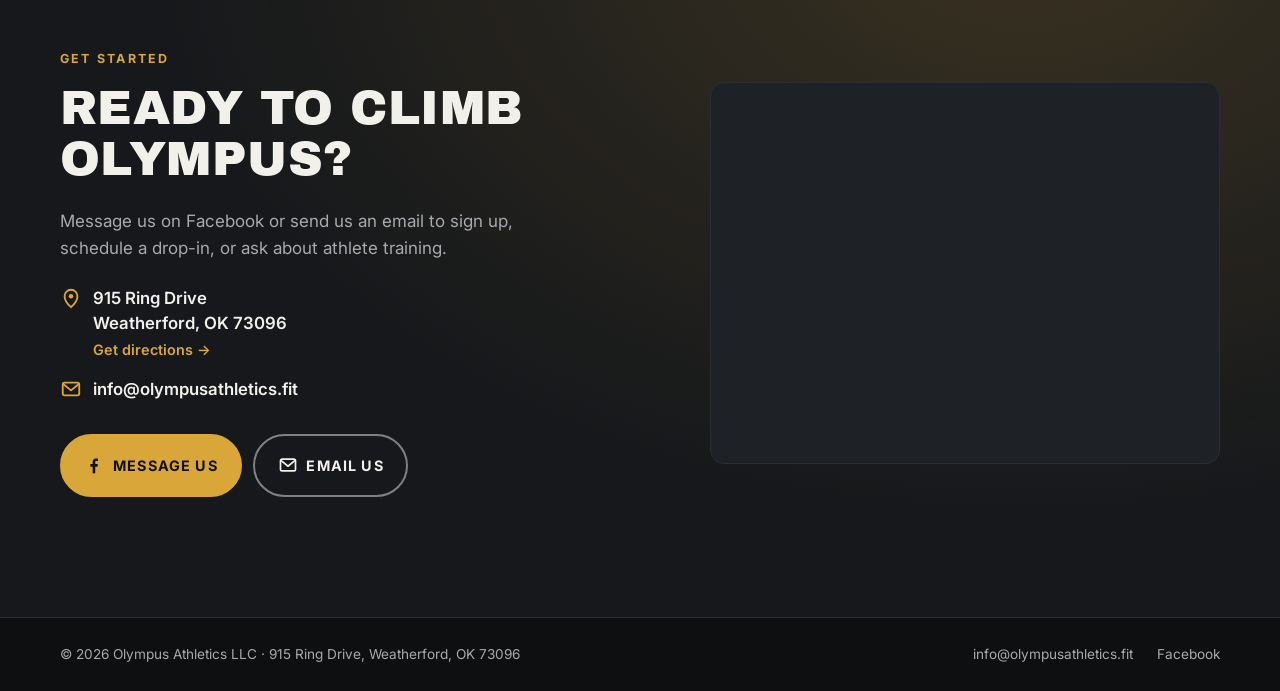
==== commit 3b0133ec: "Add placeholder Member Portal button to nav No-op for now; to be linked once the portal exists.  Co-" ====
--- a/index.html
+++ b/index.html
@@ -31,6 +31,7 @@
       <a href="#pricing">Pricing</a>
       <a href="#facility">Facility</a>
       <a href="#contact" class="btn btn-sm">Get Started</a>
+      <button type="button" class="btn btn-sm btn-ghost">Member Portal</button>
     </nav>
   </div>
 </header>
--- a/styles.css
+++ b/styles.css
@@ -56,6 +56,7 @@
 .btn-ghost { background: transparent; color: var(--text); border-color: rgba(255,255,255,.45); }
 .btn-ghost:hover { background: rgba(255,255,255,.1); border-color: #fff; color: #fff; }
 .btn-sm { padding: .55rem 1.1rem; font-size: .75rem; }
+button.btn { font-family: inherit; cursor: pointer; }
 .btn-lg { padding: 1.15rem 1.9rem; font-size: .9rem; }
 .btn svg { width: 20px; height: 20px; }
 
@@ -72,6 +73,7 @@
 .brand-text { font-family: var(--display); text-transform: uppercase; font-size: 1.05rem; letter-spacing: .04em; }
 .brand-text b { font-weight: 400; color: var(--gold); }
 .nav-links { display: flex; align-items: center; gap: 1.8rem; }
+.nav-links .btn + .btn { margin-left: -1rem; }
 .nav-links a:not(.btn) { text-decoration: none; font-weight: 600; font-size: .9rem; color: #ddd; }
 .nav-links a:not(.btn):hover { color: var(--gold); }
 .nav-toggle { display: none; background: none; border: 0; padding: 8px; cursor: pointer; }
@@ -193,6 +195,7 @@
   .nav-links.open { display: flex; }
   .nav-links a:not(.btn) { padding: .9rem 0; border-bottom: 1px solid var(--line); }
   .nav-links .btn { margin-top: 1rem; justify-content: center; }
+  .nav-links .btn + .btn { margin-left: 0; margin-top: .6rem; }
   .strip-inner { grid-template-columns: 1fr; }
   .strip-inner div + div { border-left: 0; border-top: 1px solid rgba(0,0,0,.18); }
   .strip-inner div { padding: .9rem; }
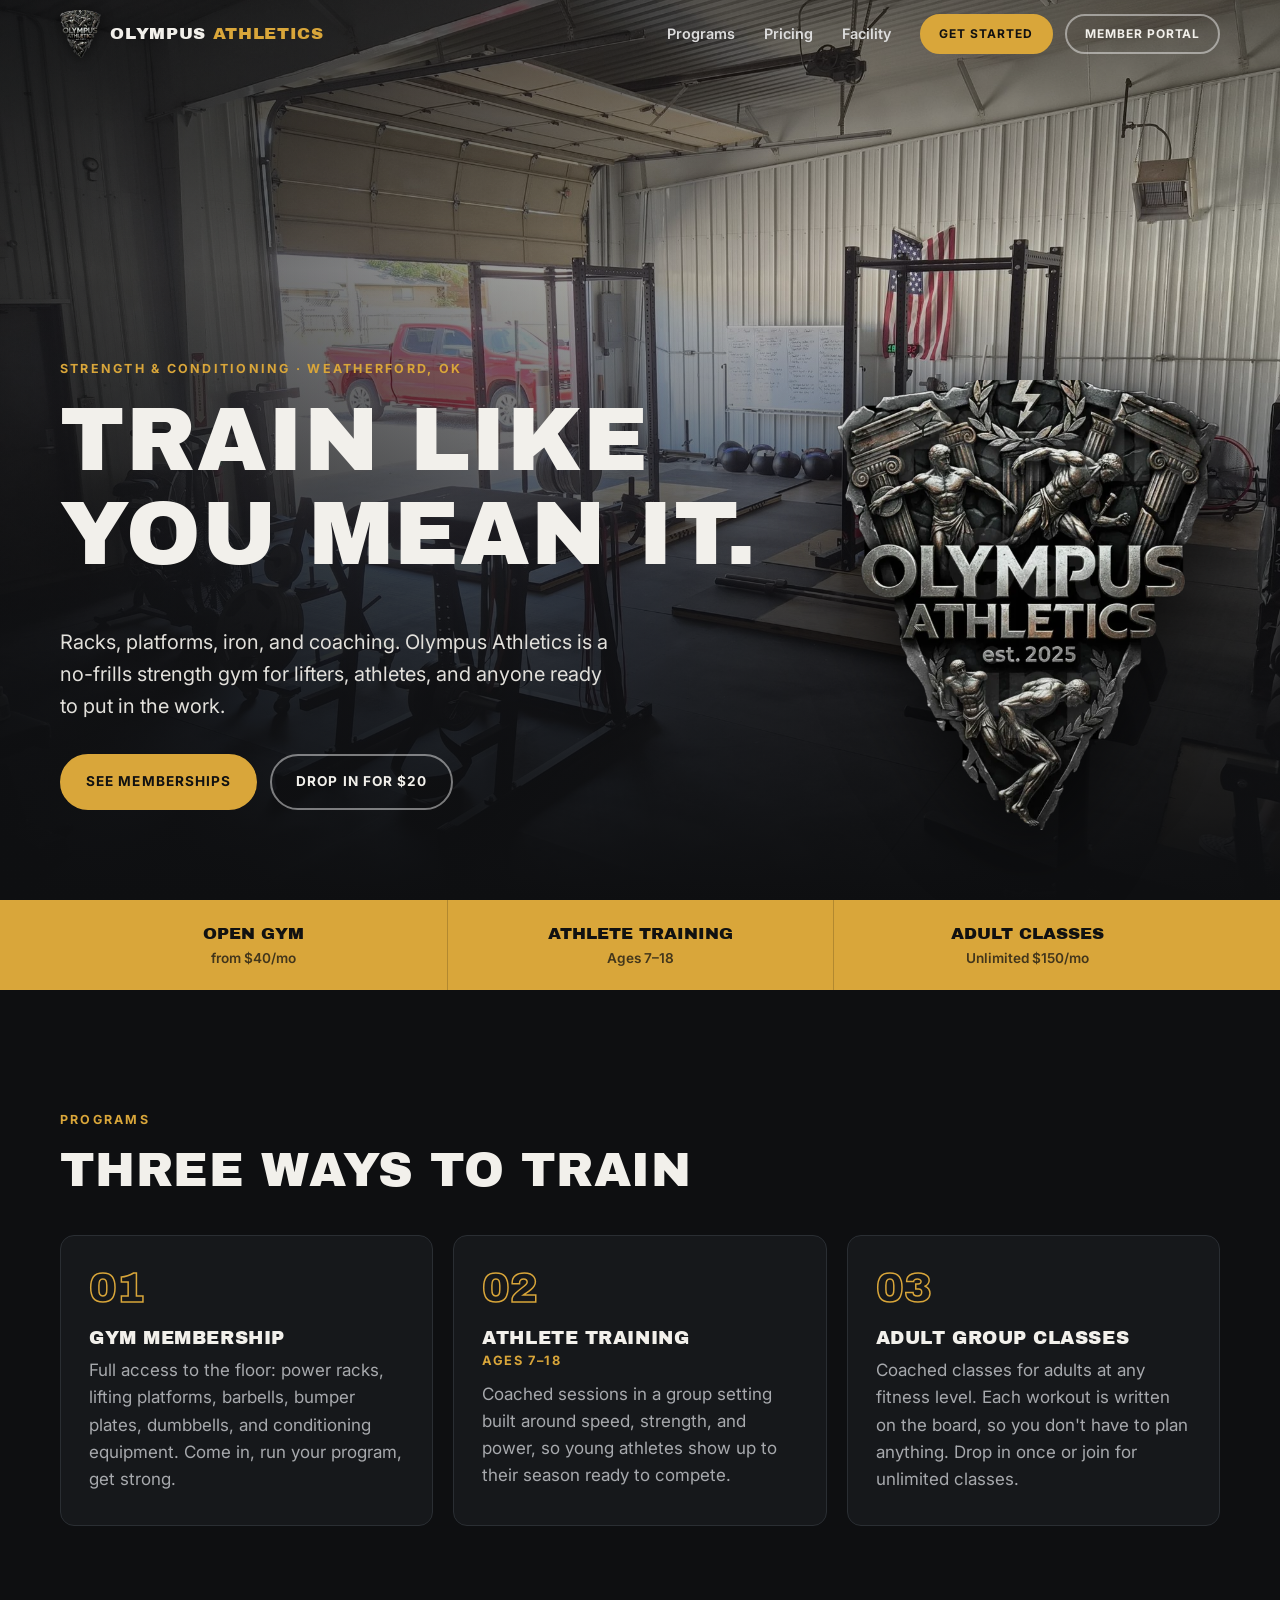
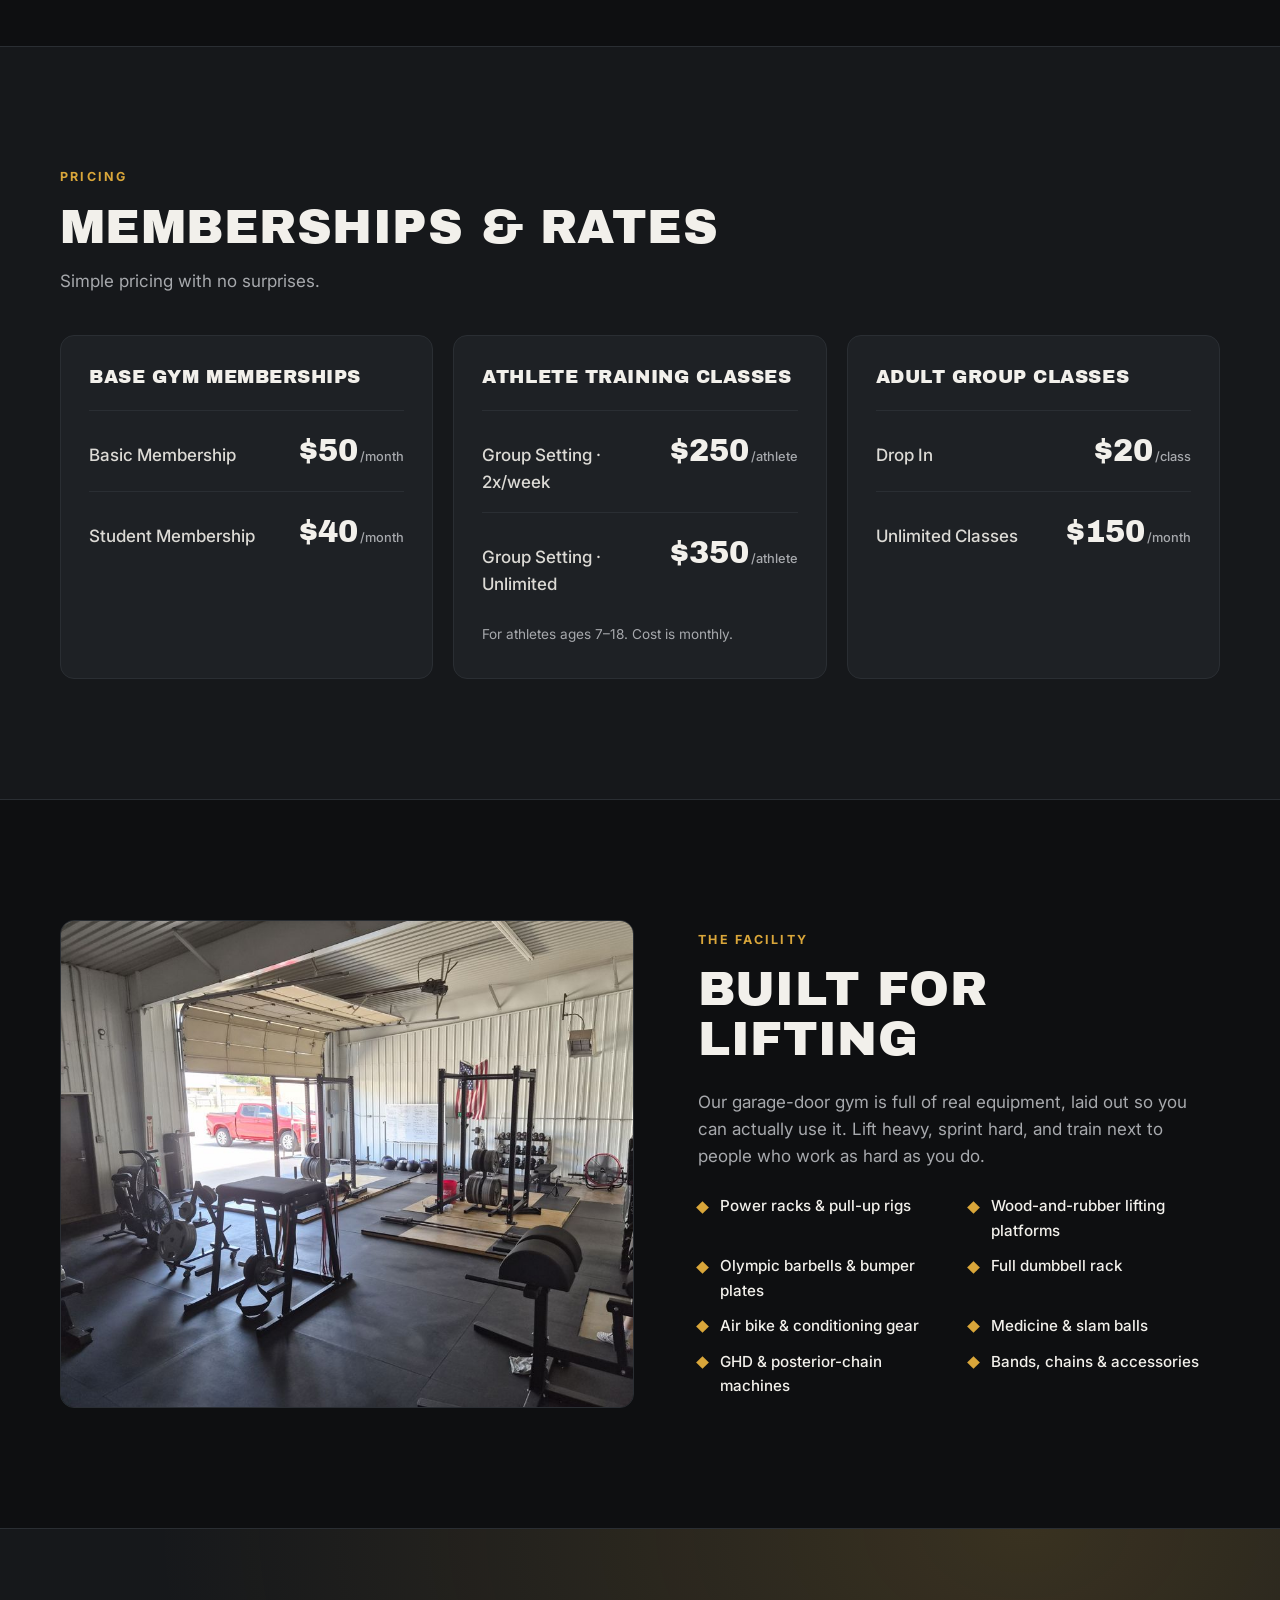
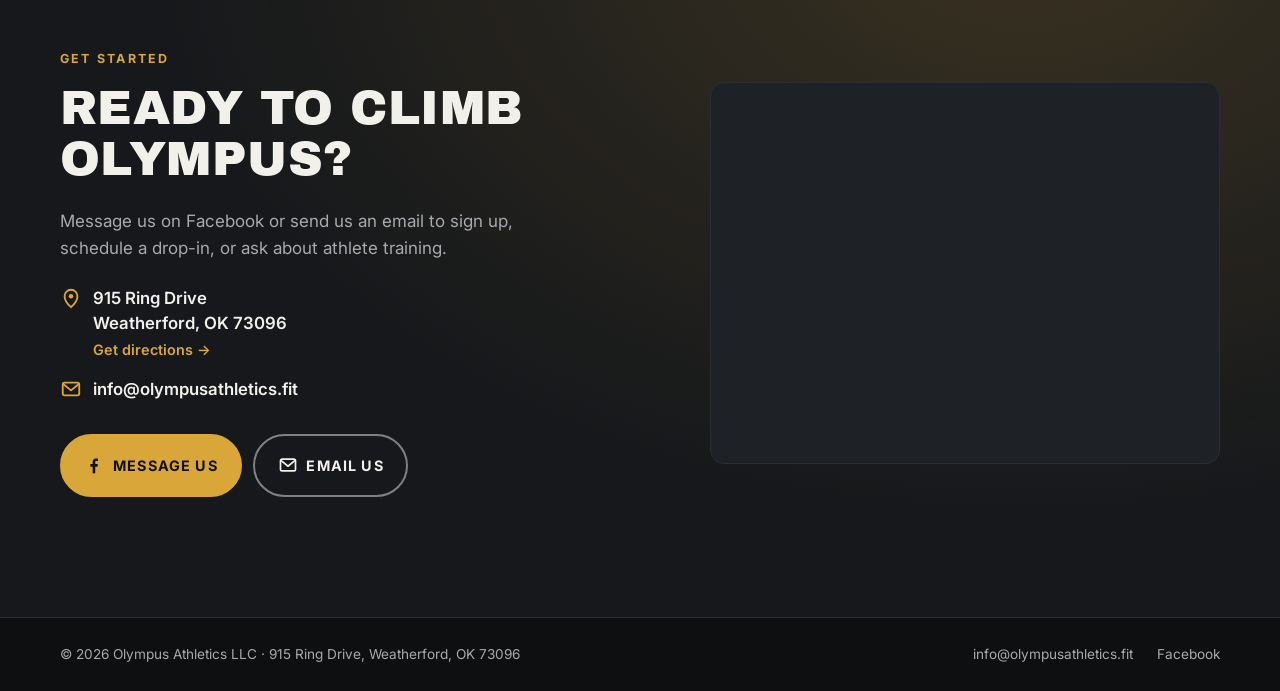
==== commit a5e56cf1: "Add Member Portal coming-soon page Link the nav's Member Portal button to a placeholder page listing" ====
--- a/index.html
+++ b/index.html
@@ -31,7 +31,7 @@
       <a href="#pricing">Pricing</a>
       <a href="#facility">Facility</a>
       <a href="#contact" class="btn btn-sm">Get Started</a>
-      <button type="button" class="btn btn-sm btn-ghost">Member Portal</button>
+      <a href="portal.html" class="btn btn-sm btn-ghost">Member Portal</a>
     </nav>
   </div>
 </header>
--- a/styles.css
+++ b/styles.css
@@ -166,6 +166,14 @@
 .cta-actions .btn-lg { padding-inline: 1.4rem; }
 .map { position: relative; border-radius: var(--radius); overflow: hidden; border: 1px solid var(--line); aspect-ratio: 4 / 3; background: var(--bg-3); }
 .map iframe { position: absolute; inset: 0; width: 100%; height: 100%; border: 0; display: block; filter: grayscale(.35) contrast(1.05); }
+
+/* Member portal (placeholder) */
+.portal { min-height: 100svh; display: flex; flex-direction: column; }
+.portal-main { flex: 1; display: flex; align-items: center; padding: 120px 0 72px; }
+.portal-inner { max-width: 640px; }
+.portal-list { list-style: none; padding: 0; margin: 0 0 2rem; display: grid; gap: .6rem; }
+.portal-list li { display: flex; align-items: center; gap: .7rem; font-weight: 600; }
+.portal-list li::before { content: ""; width: 8px; height: 8px; border-radius: 2px; background: var(--gold); flex: none; }
 
 /* Footer */
 .footer { border-top: 1px solid var(--line); padding: 1.6rem 0; font-size: .85rem; color: var(--muted); }
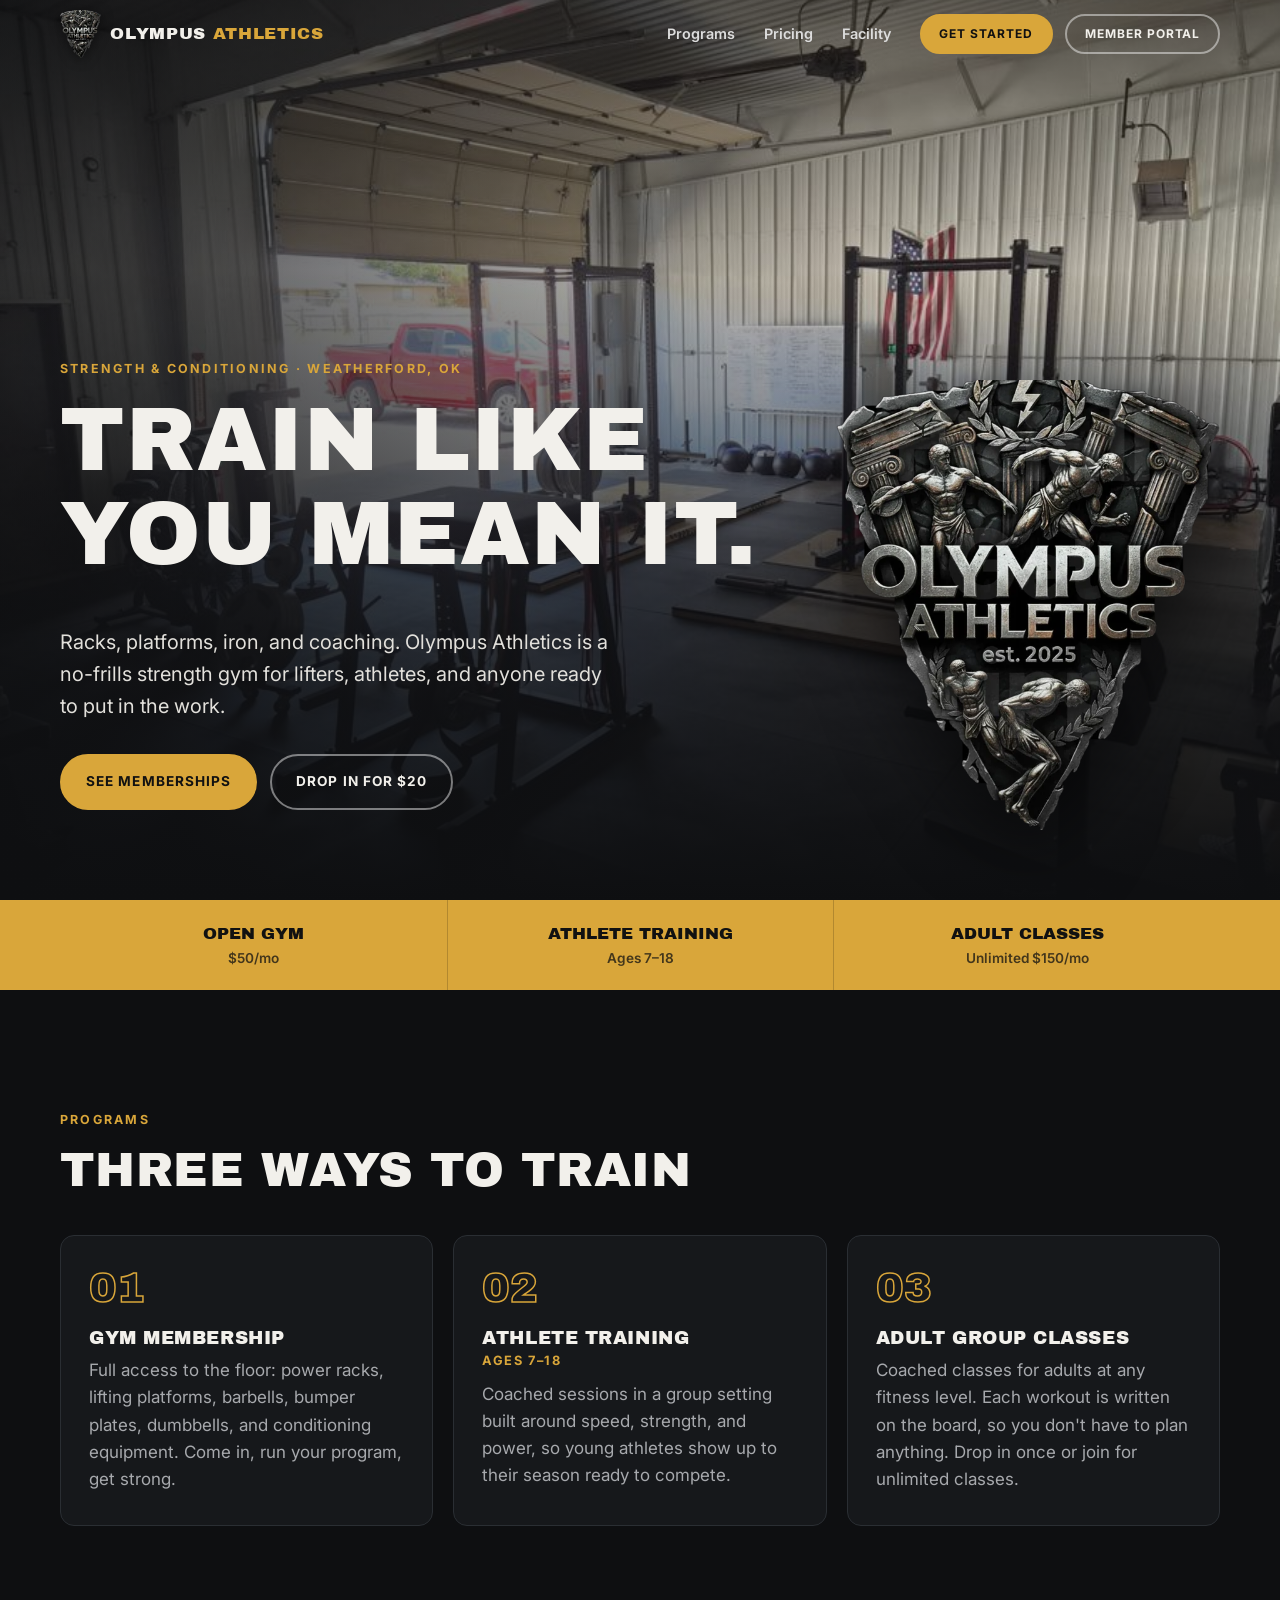
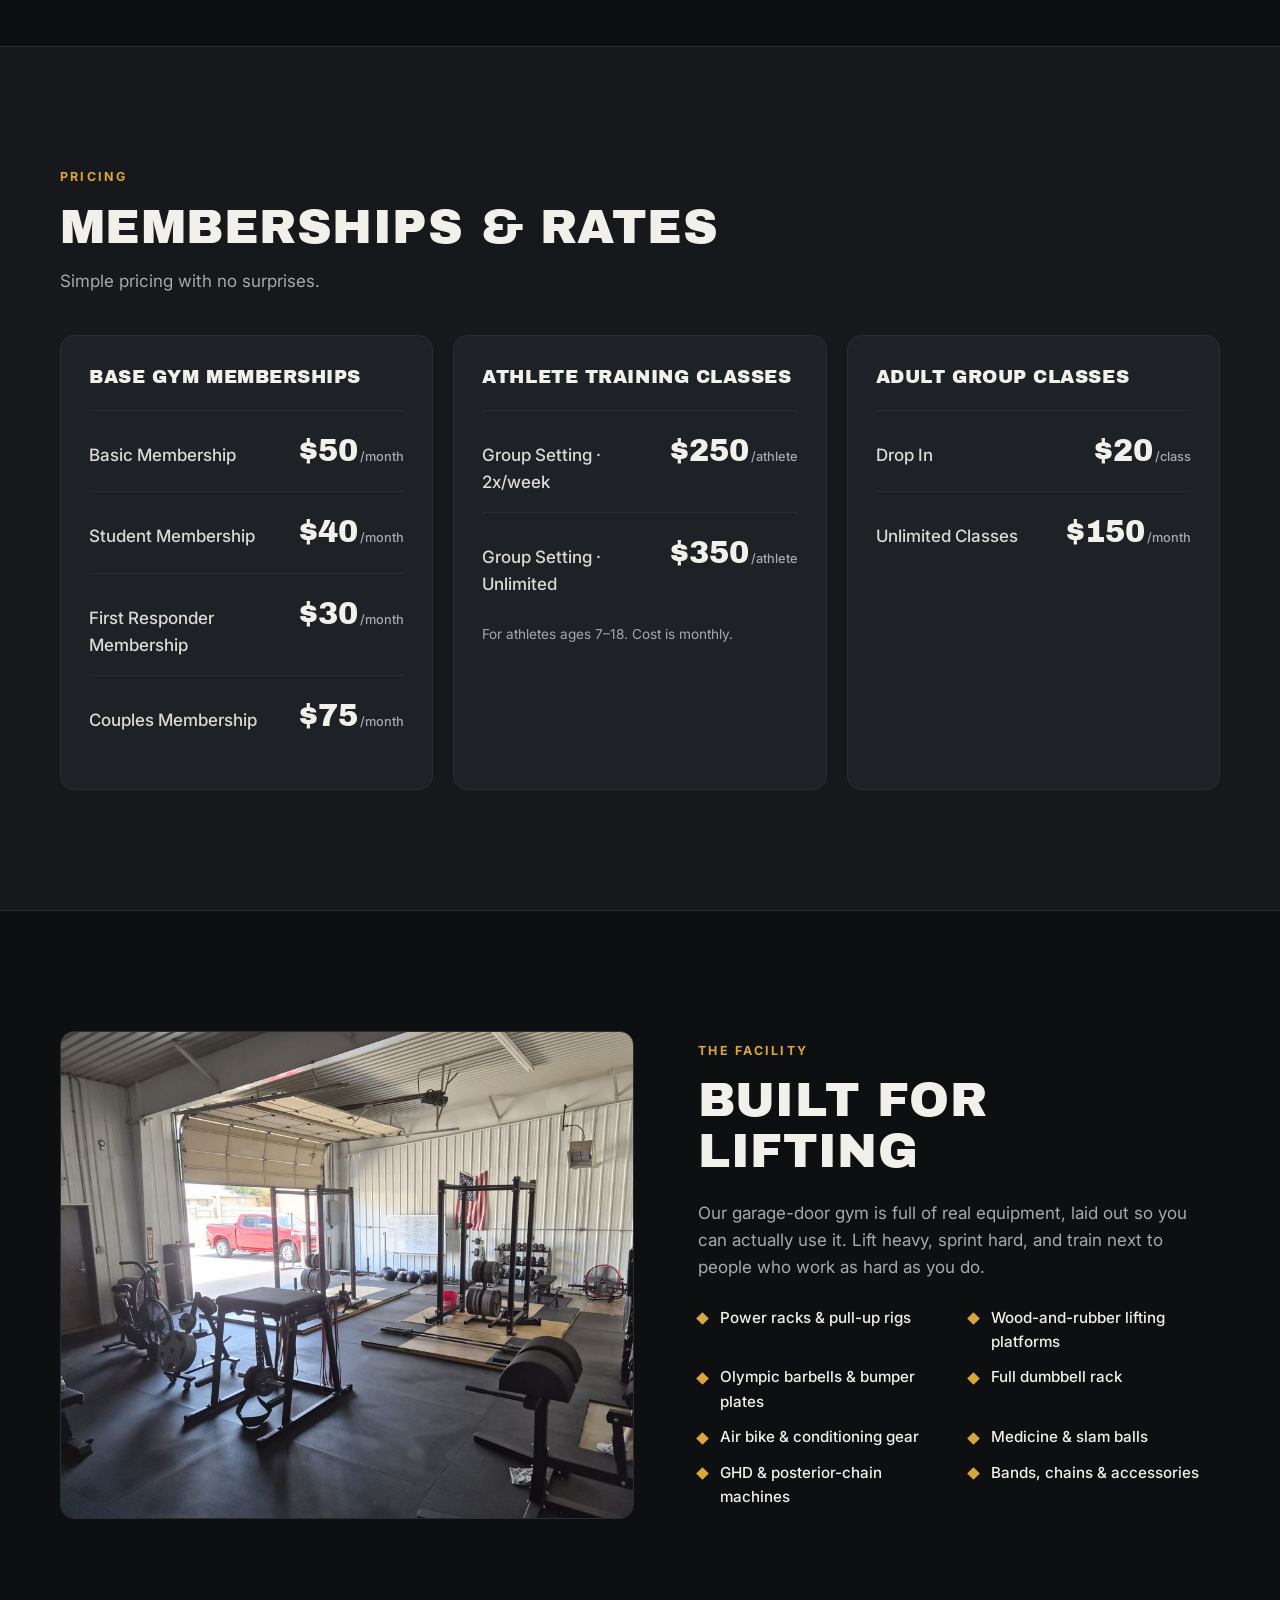
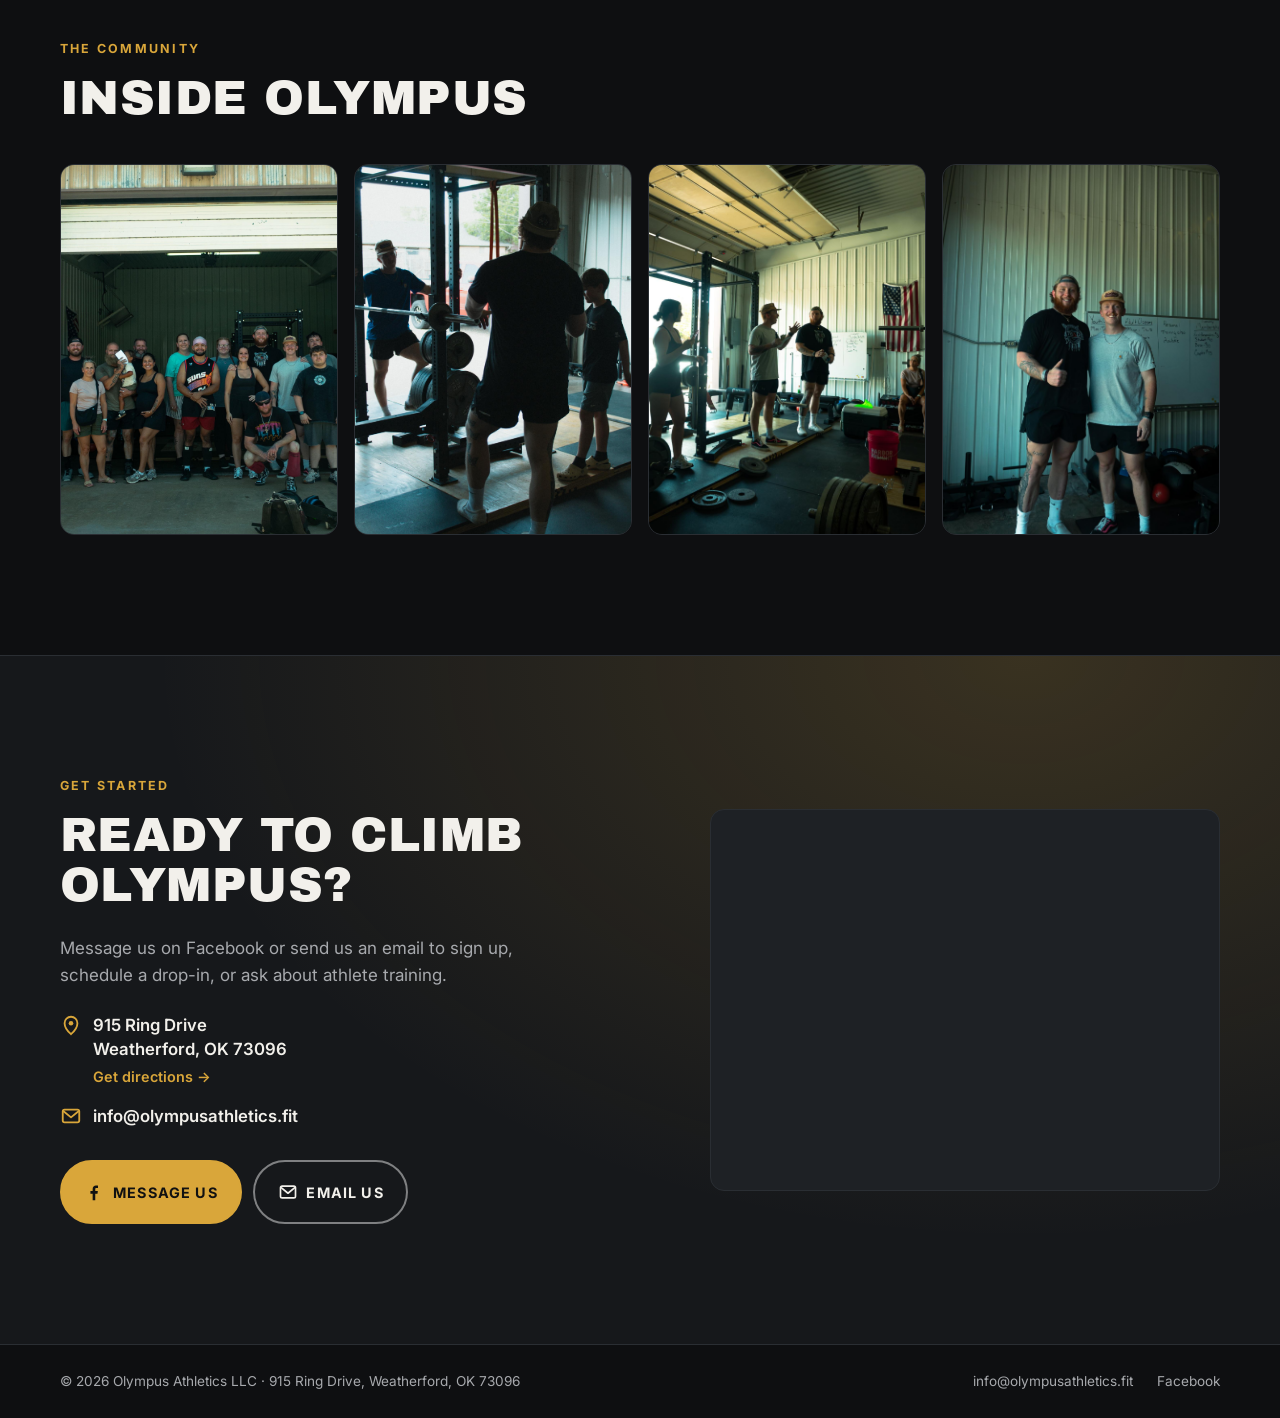
==== commit b151c344: "Add community photo gallery and first responder/couples pricing - New "Inside Olympus" gallery secti" ====
--- a/index.html
+++ b/index.html
@@ -3,16 +3,44 @@
 <head>
   <meta charset="utf-8">
   <meta name="viewport" content="width=device-width, initial-scale=1">
-  <title>Olympus Athletics | Weatherford, OK</title>
+  <title>Olympus Athletics | Strength &amp; Conditioning Gym in Weatherford, OK</title>
   <meta name="description" content="Olympus Athletics LLC — strength & conditioning gym in Weatherford, Oklahoma. Open gym memberships, athlete training, and adult group classes.">
+  <link rel="canonical" href="https://olympusathletics.fit/">
+  <script type="application/ld+json">
+  {
+    "@context": "https://schema.org",
+    "@type": "ExerciseGym",
+    "name": "Olympus Athletics",
+    "legalName": "Olympus Athletics LLC",
+    "url": "https://olympusathletics.fit/",
+    "logo": "https://olympusathletics.fit/images/logo.webp",
+    "image": "https://olympusathletics.fit/images/og-image.jpg",
+    "description": "Strength and conditioning gym in Weatherford, Oklahoma offering open gym memberships, youth athlete training, and adult group classes.",
+    "email": "info@olympusathletics.fit",
+    "address": {
+      "@type": "PostalAddress",
+      "streetAddress": "915 Ring Drive",
+      "addressLocality": "Weatherford",
+      "addressRegion": "OK",
+      "postalCode": "73096",
+      "addressCountry": "US"
+    },
+    "priceRange": "$20–$350",
+    "sameAs": ["https://www.facebook.com/profile.php?id=61593057523497"]
+  }
+  </script>
   <link rel="preconnect" href="https://fonts.googleapis.com">
   <link rel="preconnect" href="https://fonts.gstatic.com" crossorigin>
   <link href="https://fonts.googleapis.com/css2?family=Archivo+Black&family=Inter:wght@400;500;600;700&display=swap" rel="stylesheet">
   <link rel="icon" type="image/png" href="favicon-48.png">
   <link rel="apple-touch-icon" href="apple-touch-icon.png">
+  <meta property="og:type" content="website">
+  <meta property="og:url" content="https://olympusathletics.fit/">
+  <meta property="og:site_name" content="Olympus Athletics">
   <meta property="og:title" content="Olympus Athletics | Weatherford, OK">
   <meta property="og:description" content="Strength &amp; conditioning gym in Weatherford, Oklahoma.">
   <meta property="og:image" content="https://olympusathletics.fit/images/og-image.jpg">
+  <meta name="twitter:card" content="summary_large_image">
   <link rel="stylesheet" href="styles.css">
 </head>
 <body id="top">
@@ -57,7 +85,7 @@
 
   <section class="strip" aria-label="Highlights">
     <div class="wrap strip-inner">
-      <div><strong>Open Gym</strong><span>from $40/mo</span></div>
+      <div><strong>Open Gym</strong><span>$50/mo</span></div>
       <div><strong>Athlete Training</strong><span>Ages 7–18</span></div>
       <div><strong>Adult Classes</strong><span>Unlimited $150/mo</span></div>
     </div>
@@ -100,6 +128,8 @@
           <ul class="price-list">
             <li><span>Basic Membership</span><b>$50<small>/month</small></b></li>
             <li><span>Student Membership</span><b>$40<small>/month</small></b></li>
+            <li><span>First Responder Membership</span><b>$30<small>/month</small></b></li>
+            <li><span>Couples Membership</span><b>$75<small>/month</small></b></li>
           </ul>
         </div>
 
@@ -126,7 +156,7 @@
   <section id="facility" class="section">
     <div class="wrap facility">
       <div class="facility-photo">
-        <img src="images/facility-sm.jpg" alt="Olympus Athletics training floor" loading="lazy">
+        <img src="images/facility-sm.jpg" alt="Olympus Athletics training floor with power racks and lifting platforms in Weatherford, OK" loading="lazy">
       </div>
       <div>
         <p class="eyebrow">The Facility</p>
@@ -142,6 +172,19 @@
           <li>GHD &amp; posterior-chain machines</li>
           <li>Bands, chains &amp; accessories</li>
         </ul>
+      </div>
+    </div>
+  </section>
+
+  <section id="community" class="section section-tight">
+    <div class="wrap">
+      <p class="eyebrow">The Community</p>
+      <h2>Inside Olympus</h2>
+      <div class="gallery">
+        <figure><img src="images/olympus4.jpg" alt="Olympus Athletics members gathered for a group photo in front of the open garage door" width="1538" height="2048" loading="lazy" style="object-position: 50% 70%"></figure>
+        <figure><img src="images/olympus1.jpg" alt="A coach working with a lifter and a young athlete at a power rack" width="1365" height="2048" loading="lazy" style="object-position: 50% 55%"></figure>
+        <figure><img src="images/olympus3.jpg" alt="Coaches leading a group session on the training floor" width="1153" height="2048" loading="lazy" style="object-position: 50% 58%"></figure>
+        <figure><img src="images/olympus2.jpg" alt="Two Olympus Athletics coaches smiling in front of the class schedule whiteboard" width="1153" height="2048" loading="lazy" style="object-position: 50% 68%"></figure>
       </div>
     </div>
   </section>
--- a/styles.css
+++ b/styles.css
@@ -149,6 +149,13 @@
 .equip { list-style: none; padding: 0; margin: 1.5rem 0 0; display: grid; grid-template-columns: 1fr 1fr; gap: .7rem 1.25rem; }
 .equip li { position: relative; padding-left: 1.4rem; font-weight: 500; font-size: .95rem; }
 .equip li::before { content: ""; position: absolute; left: 0; top: .55em; width: 9px; height: 9px; background: var(--gold); transform: rotate(45deg); }
+
+/* Community gallery */
+.section-tight { padding-top: 0; }
+.gallery { display: grid; grid-template-columns: repeat(4, 1fr); gap: 1rem; margin: 2.5rem 0 0; }
+.gallery figure { margin: 0; border-radius: var(--radius); overflow: hidden; border: 1px solid var(--line); aspect-ratio: 3 / 4; background: var(--bg-3); }
+.gallery img { width: 100%; height: 100%; object-fit: cover; transition: transform .4s; }
+.gallery figure:hover img { transform: scale(1.04); }
 
 /* CTA */
 .cta { background: radial-gradient(ellipse at 80% 0%, rgba(217,166,58,.18), transparent 60%), var(--bg-2); border-top: 1px solid var(--line); }
@@ -169,8 +176,8 @@
 
 /* Member portal (placeholder) */
 .portal { min-height: 100svh; display: flex; flex-direction: column; }
-.portal-main { flex: 1; display: flex; align-items: center; padding: 120px 0 72px; }
-.portal-inner { max-width: 640px; }
+.portal-main { flex: 1 0 auto; display: flex; flex-direction: column; padding: 120px 0 72px; }
+.portal-inner { max-width: 640px; margin-block: auto; }
 .portal-list { list-style: none; padding: 0; margin: 0 0 2rem; display: grid; gap: .6rem; }
 .portal-list li { display: flex; align-items: center; gap: .7rem; font-weight: 600; }
 .portal-list li::before { content: ""; width: 8px; height: 8px; border-radius: 2px; background: var(--gold); flex: none; }
@@ -191,6 +198,7 @@
   .cards, .price-groups { grid-template-columns: 1fr; }
   .price-groups { gap: 1.75rem; }
   .facility, .cta-inner { grid-template-columns: 1fr; }
+  .gallery { grid-template-columns: repeat(2, 1fr); gap: .75rem; }
 }
 @media (max-width: 700px) {
   .nav-toggle { display: block; }
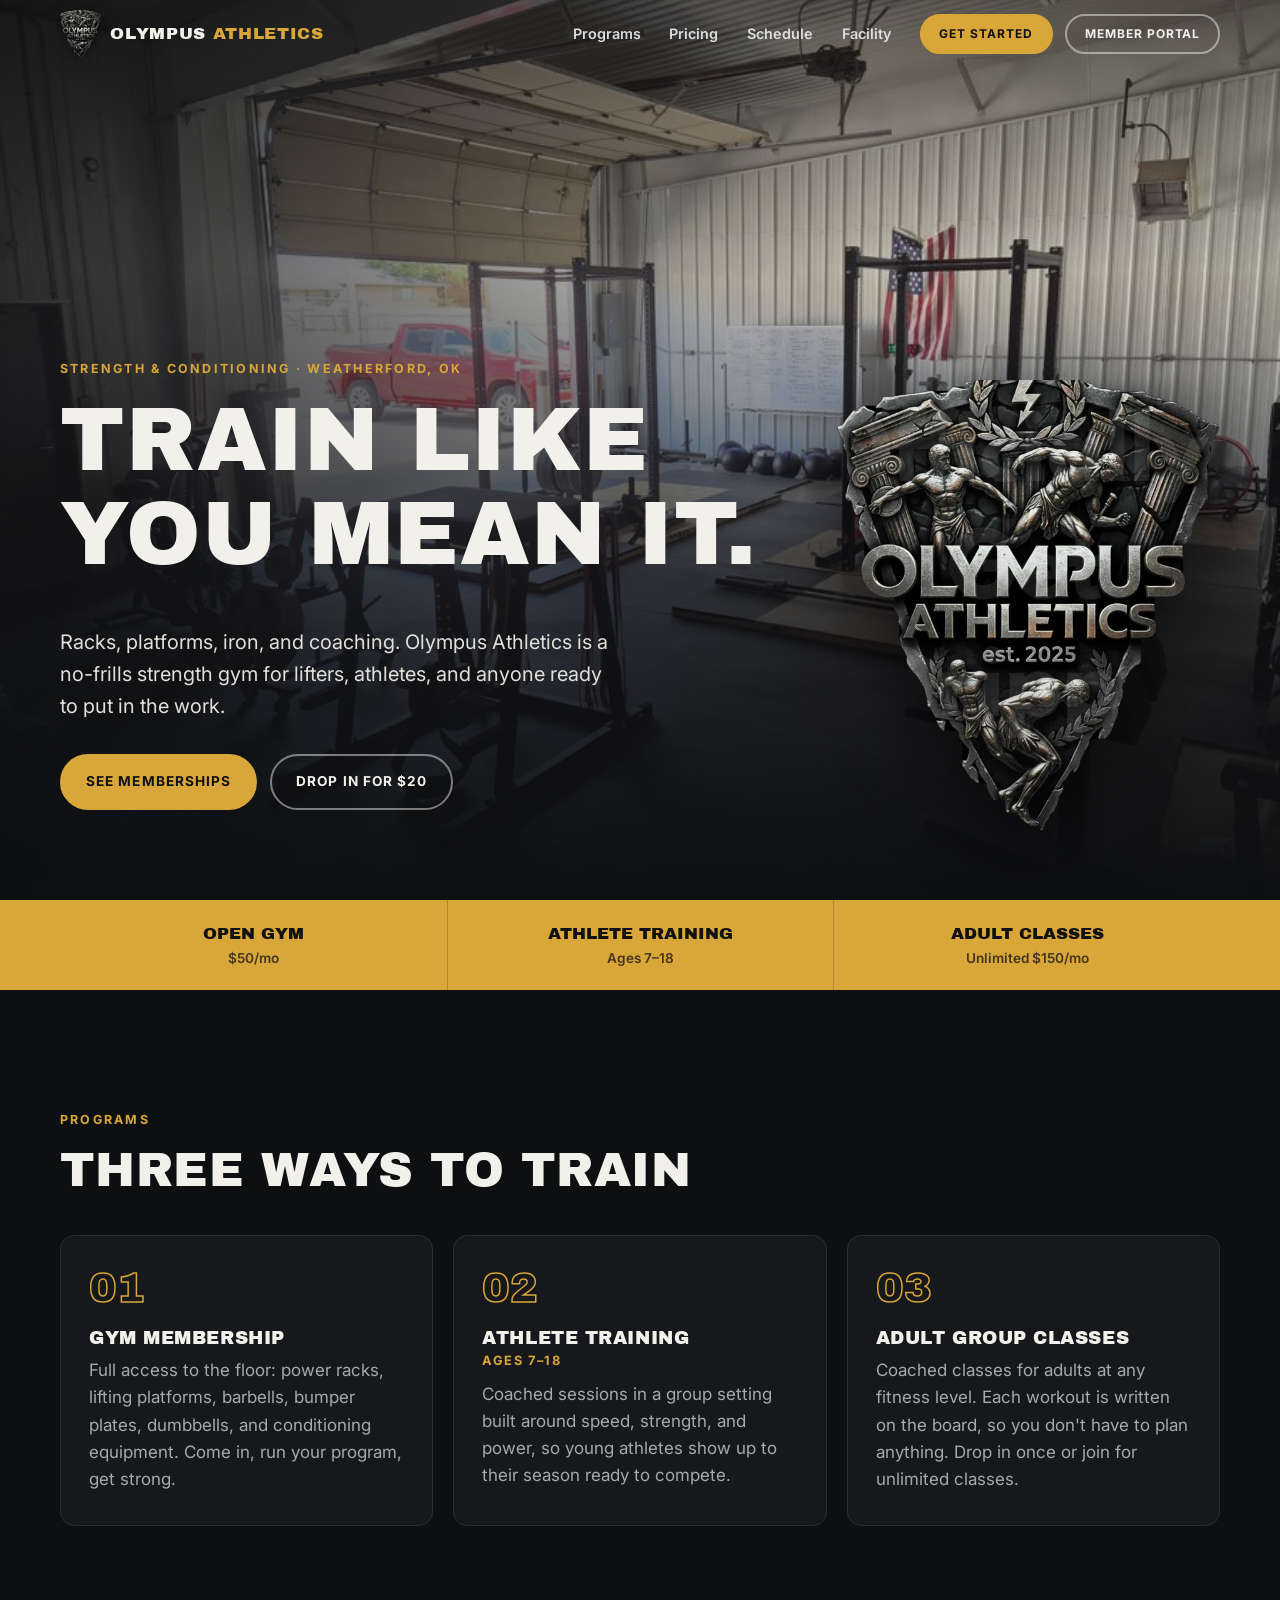
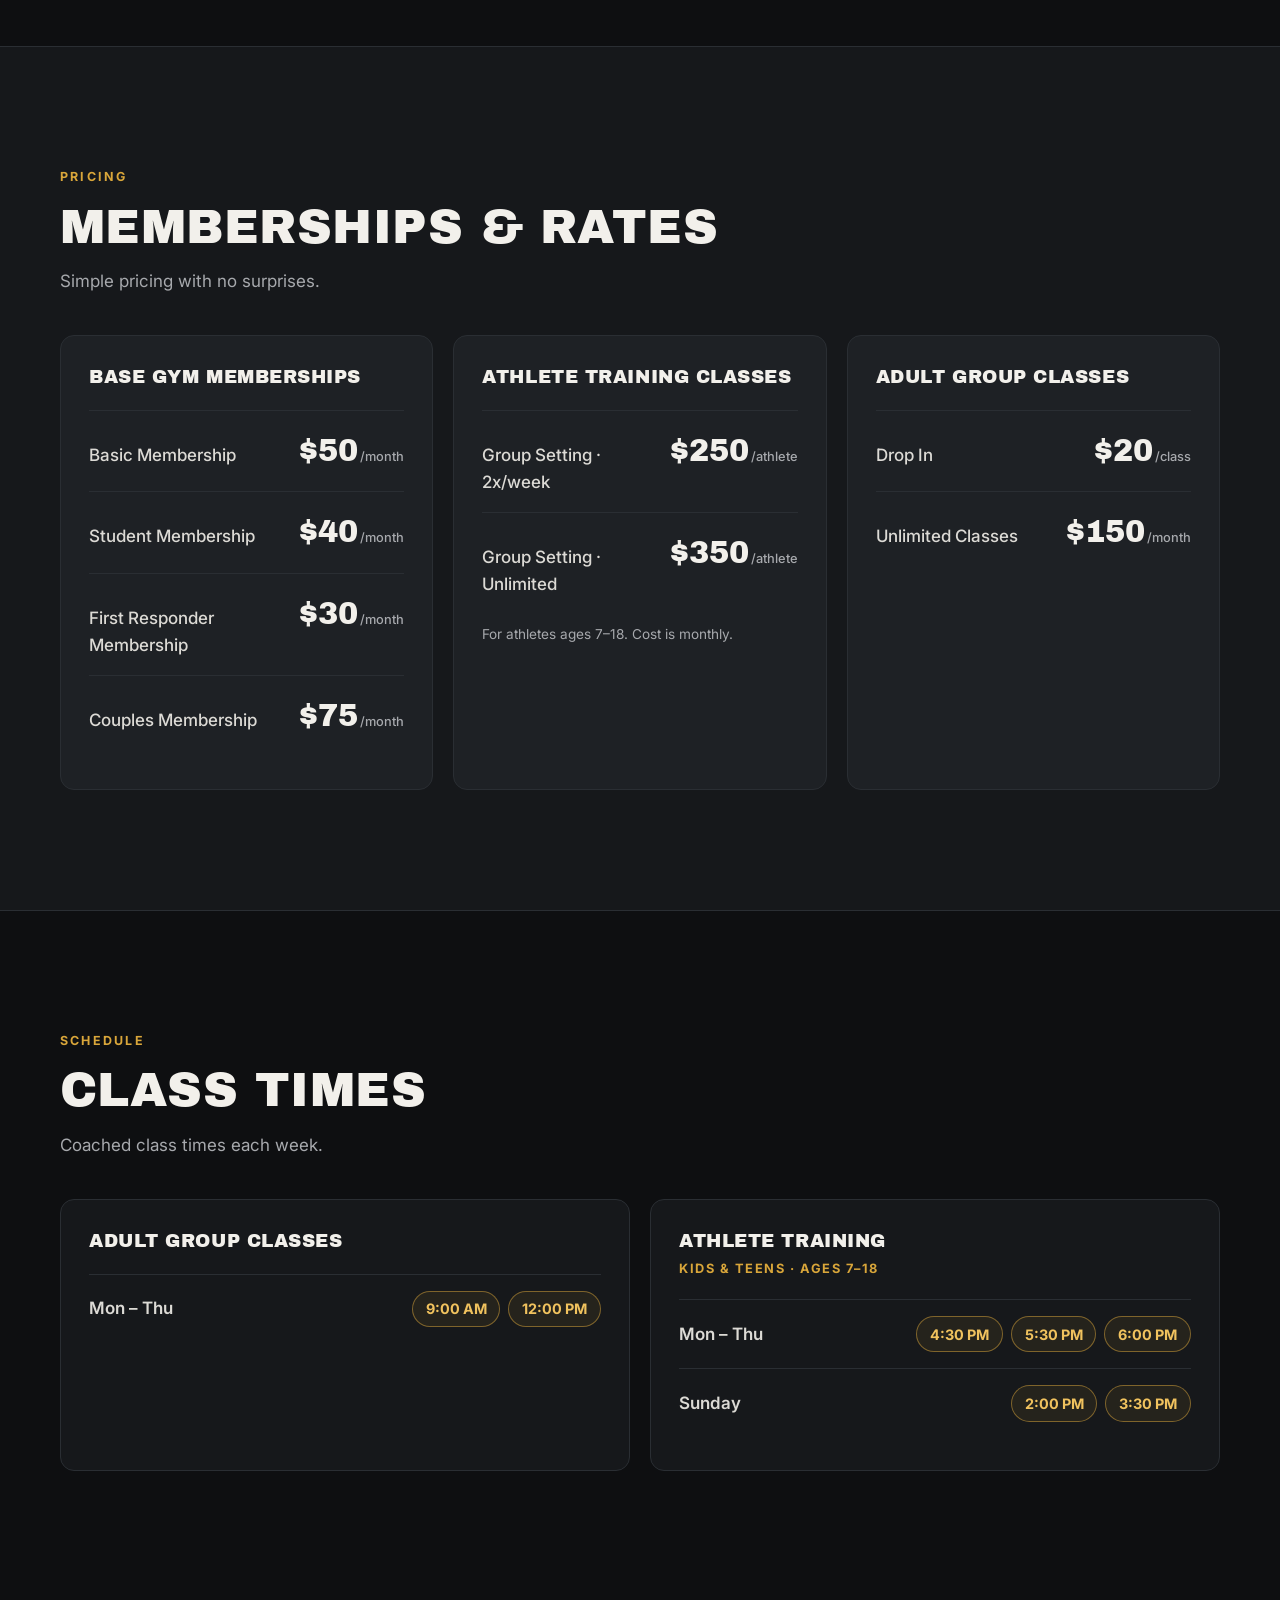
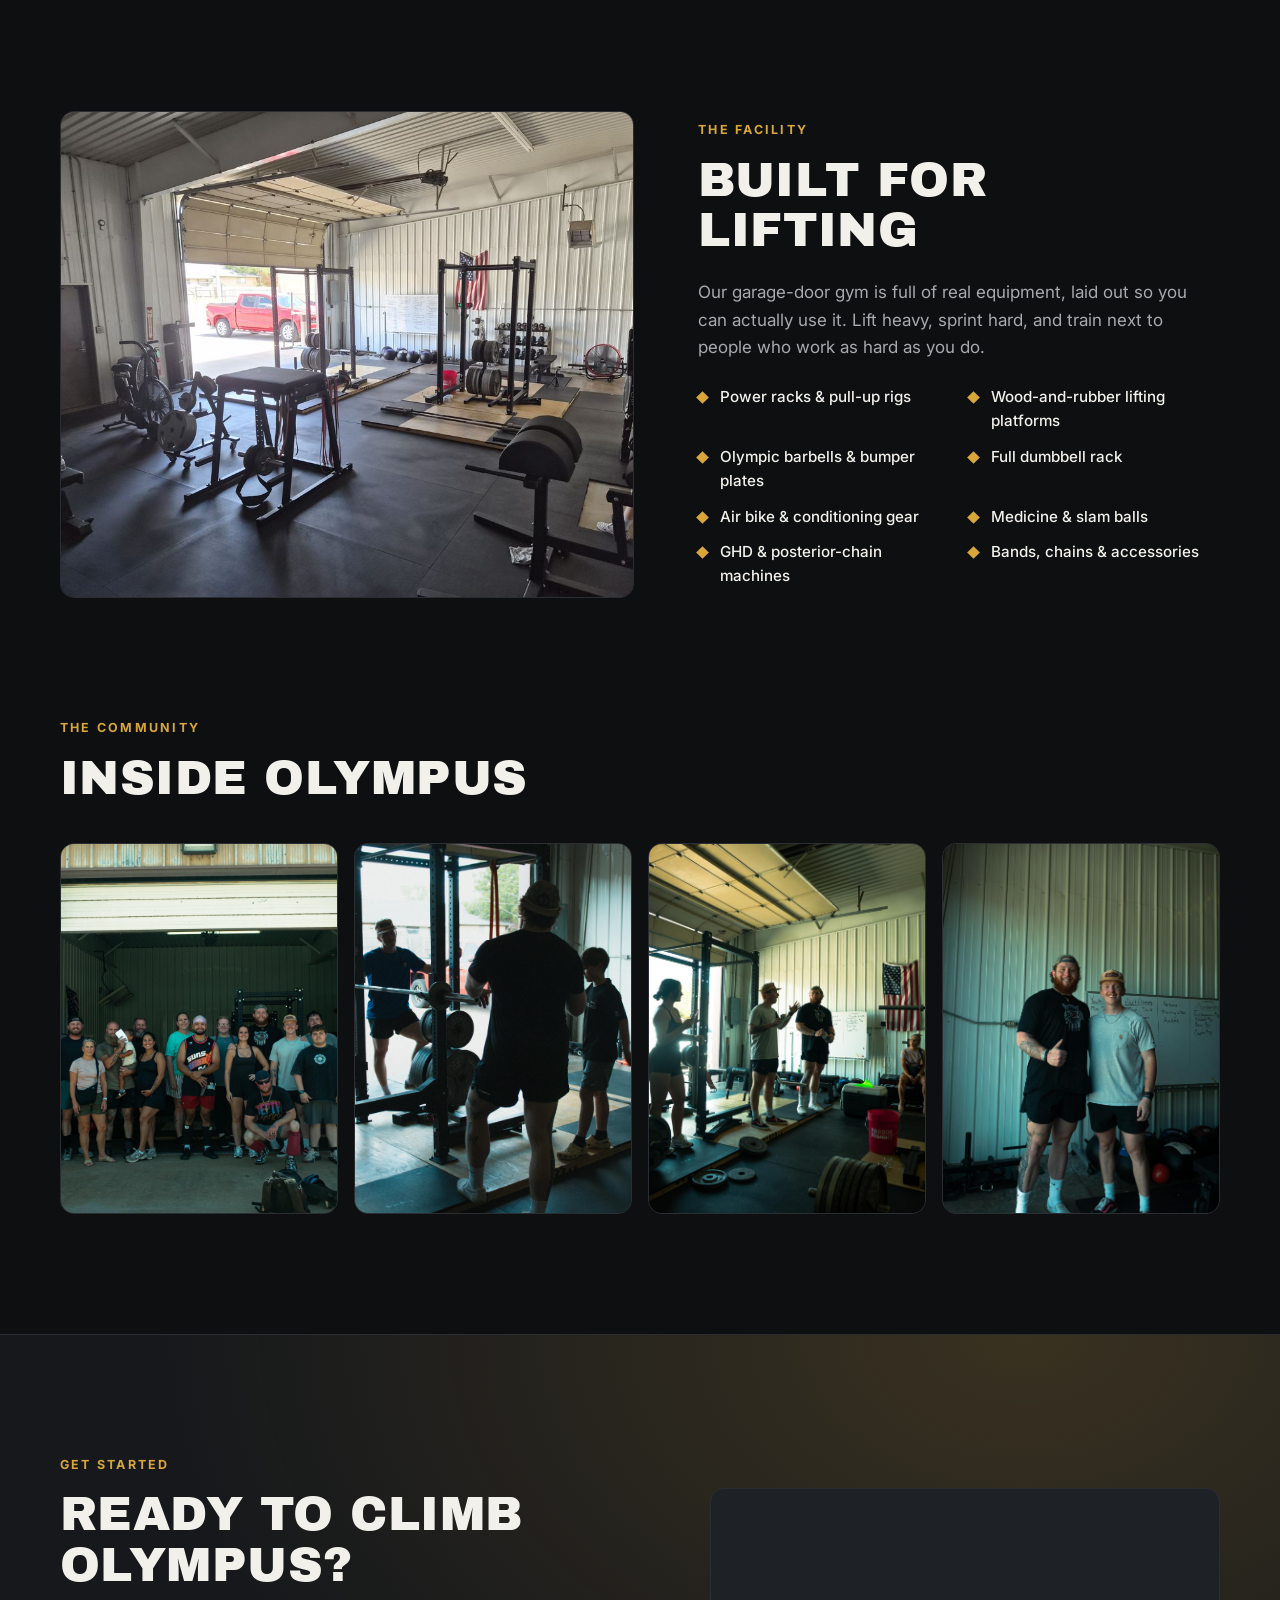
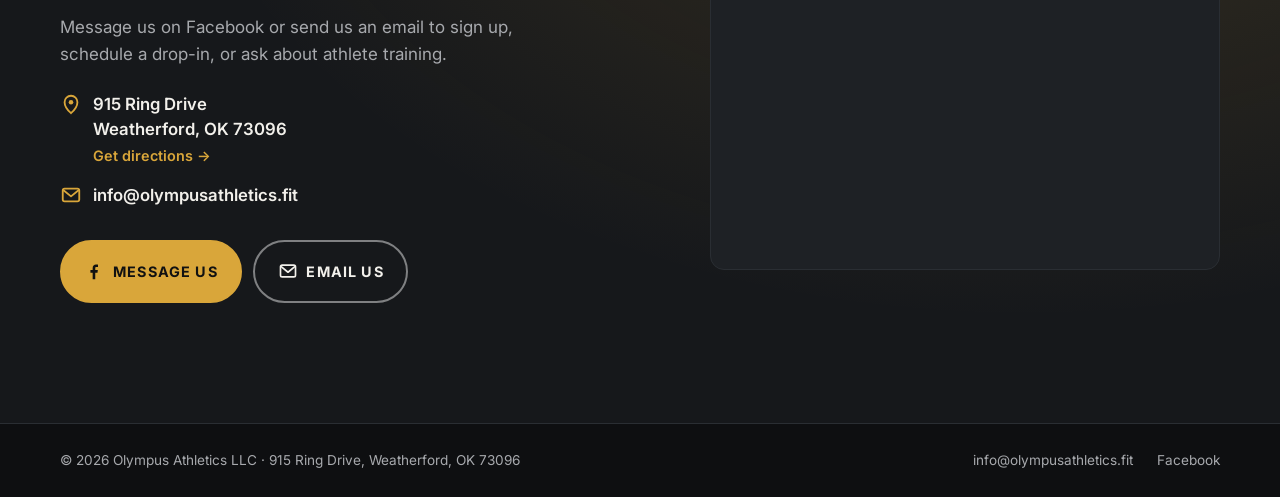
==== commit d854b2cf: "Add class schedule and Squatober event banner - New Schedule section below pricing with adult group " ====
--- a/index.html
+++ b/index.html
@@ -57,6 +57,7 @@
     <nav id="nav-links" class="nav-links">
       <a href="#programs">Programs</a>
       <a href="#pricing">Pricing</a>
+      <a href="#schedule">Schedule</a>
       <a href="#facility">Facility</a>
       <a href="#contact" class="btn btn-sm">Get Started</a>
       <a href="portal.html" class="btn btn-sm btn-ghost">Member Portal</a>
@@ -88,6 +89,20 @@
       <div><strong>Open Gym</strong><span>$50/mo</span></div>
       <div><strong>Athlete Training</strong><span>Ages 7–18</span></div>
       <div><strong>Adult Classes</strong><span>Unlimited $150/mo</span></div>
+    </div>
+  </section>
+
+  <!-- Squatober event: auto-hides after it ends (see script at bottom). Remove after Nov 7, 2026. -->
+  <section id="event" class="event" aria-label="Upcoming event" hidden>
+    <div class="wrap event-inner">
+      <div class="event-date" aria-hidden="true"><span>Nov</span><b>7</b><span>Sat</span></div>
+      <div class="event-body">
+        <p class="eyebrow">Special Event · This Saturday</p>
+        <h2>Squatober <small>(in November)</small></h2>
+        <p class="event-when">Saturday, November 7 · 10 AM – 2 PM</p>
+        <p>Come squat with us! A prize goes to the best squat, and the best costume wins bragging rights.</p>
+      </div>
+      <a href="#contact" class="btn">Find Us</a>
     </div>
   </section>
 
@@ -148,6 +163,41 @@
             <li><span>Drop In</span><b>$20<small>/class</small></b></li>
             <li><span>Unlimited Classes</span><b>$150<small>/month</small></b></li>
           </ul>
+        </div>
+      </div>
+    </div>
+  </section>
+
+  <section id="schedule" class="section">
+    <div class="wrap">
+      <p class="eyebrow">Schedule</p>
+      <h2>Class times</h2>
+      <p class="section-sub">Coached class times each week.</p>
+
+      <div class="schedule-groups">
+        <div class="schedule-group">
+          <h3>Adult Group Classes</h3>
+          <dl class="schedule-list">
+            <div>
+              <dt>Mon – Thu</dt>
+              <dd><span>9:00 AM</span><span>12:00 PM</span></dd>
+            </div>
+          </dl>
+        </div>
+
+        <div class="schedule-group">
+          <h3>Athlete Training</h3>
+          <p class="card-meta">Kids &amp; Teens · Ages 7–18</p>
+          <dl class="schedule-list">
+            <div>
+              <dt>Mon – Thu</dt>
+              <dd><span>4:30 PM</span><span>5:30 PM</span><span>6:00 PM</span></dd>
+            </div>
+            <div>
+              <dt>Sunday</dt>
+              <dd><span>2:00 PM</span><span>3:30 PM</span></dd>
+            </div>
+          </dl>
         </div>
       </div>
     </div>
@@ -247,6 +297,8 @@
   const nav = document.querySelector('.nav');
   const onScroll = () => nav.classList.toggle('scrolled', window.scrollY > 40);
   window.addEventListener('scroll', onScroll, { passive: true }); onScroll();
+  // Squatober: show until 2 PM Central (CST) on Nov 7, 2026. Remove after the event.
+  if (Date.now() < Date.parse('2026-11-07T14:00:00-06:00')) document.getElementById('event').hidden = false;
 </script>
 </body>
 </html>
--- a/styles.css
+++ b/styles.css
@@ -112,6 +112,23 @@
 .section-dark { background: var(--bg-2); border-block: 1px solid var(--line); }
 .section-sub { color: var(--muted); margin: -.5rem 0 2.5rem; }
 
+/* Event banner (temporary) */
+.event { background: radial-gradient(ellipse at 15% 50%, rgba(217,166,58,.16), transparent 60%), var(--bg-2); border-bottom: 1px solid var(--line); }
+.event[hidden] { display: none; }
+.event-inner { display: flex; align-items: center; gap: clamp(1.25rem, 4vw, 2.5rem); padding: clamp(2rem, 5vw, 3rem) 0; }
+.event-date {
+  flex: none; width: 96px; text-align: center; border: 2px solid var(--gold); border-radius: var(--radius);
+  padding: .6rem 0; display: flex; flex-direction: column; line-height: 1.1;
+}
+.event-date span { font-weight: 700; font-size: .75rem; letter-spacing: .16em; text-transform: uppercase; color: var(--gold); }
+.event-date b { font-family: var(--display); font-weight: 400; font-size: 2.8rem; line-height: 1; margin: .15rem 0; }
+.event-body { flex: 1; }
+.event-body h2 { margin-bottom: .3rem; }
+.event-body h2 small { font-family: var(--body); font-weight: 600; font-size: .4em; text-transform: none; letter-spacing: 0; color: var(--muted); vertical-align: middle; }
+.event-body .eyebrow { margin-bottom: .5rem; }
+.event-when { font-weight: 700; color: var(--gold-2); margin: 0 0 .4rem; }
+.event-body p:last-child { color: var(--muted); margin: 0; }
+
 /* Program cards */
 .cards { display: grid; grid-template-columns: repeat(3, 1fr); gap: 1.25rem; margin-top: 2.5rem; }
 .card {
@@ -123,6 +140,27 @@
 .card-num { font-family: var(--display); font-size: 2.6rem; color: transparent; -webkit-text-stroke: 1.5px var(--gold); line-height: 1; margin-bottom: 1.2rem; }
 .card p { color: var(--muted); margin: 0; }
 .card .card-meta { color: var(--gold); font-weight: 700; font-size: .8rem; letter-spacing: .12em; text-transform: uppercase; margin: -.4rem 0 .6rem; }
+
+/* Schedule */
+.schedule-groups { display: grid; grid-template-columns: repeat(2, 1fr); gap: 1.25rem; }
+.schedule-group {
+  background: var(--bg-2); border: 1px solid var(--line); border-radius: var(--radius);
+  padding: 2rem 1.75rem;
+}
+.schedule-group h3 { margin-bottom: 1.4rem; }
+.schedule-group .card-meta { color: var(--gold); font-weight: 700; font-size: .8rem; letter-spacing: .12em; text-transform: uppercase; margin: -.9rem 0 1.2rem; }
+.schedule-list { margin: 0; }
+.schedule-list > div {
+  display: flex; justify-content: space-between; align-items: center; gap: 1rem; flex-wrap: wrap;
+  padding: 1rem 0; border-top: 1px solid var(--line);
+}
+.schedule-list dt { font-weight: 600; color: #dcdad5; }
+.schedule-list dd { margin: 0; display: flex; flex-wrap: wrap; gap: .5rem; }
+.schedule-list dd span {
+  font-weight: 700; font-size: .9rem; white-space: nowrap;
+  padding: .35rem .8rem; border-radius: 999px;
+  border: 1px solid rgba(217,166,58,.5); color: var(--gold-2); background: rgba(217,166,58,.08);
+}
 
 /* Pricing */
 .price-groups { display: grid; grid-template-columns: repeat(3, 1fr); gap: 1.25rem; align-items: stretch; }
@@ -195,7 +233,7 @@
   .hero-crest { position: relative; align-self: flex-start; right: auto; bottom: auto; width: min(220px, 50vw); margin: 100px 0 -110px max(16px, calc((100% - 1160px) / 2)); }
 }
 @media (max-width: 900px) {
-  .cards, .price-groups { grid-template-columns: 1fr; }
+  .cards, .price-groups, .schedule-groups { grid-template-columns: 1fr; }
   .price-groups { gap: 1.75rem; }
   .facility, .cta-inner { grid-template-columns: 1fr; }
   .gallery { grid-template-columns: repeat(2, 1fr); gap: .75rem; }
@@ -216,6 +254,9 @@
   .strip-inner div + div { border-left: 0; border-top: 1px solid rgba(0,0,0,.18); }
   .strip-inner div { padding: .9rem; }
   .equip { grid-template-columns: 1fr; }
+  .event-inner { flex-direction: column; align-items: flex-start; }
+  .event-date { flex-direction: row; width: auto; gap: .6rem; align-items: baseline; padding: .4rem 1rem; }
+  .event-date b { font-size: 1.6rem; }
   .hero-content { padding-bottom: 60px; }
   .brand-mark { height: 42px; }
 }
